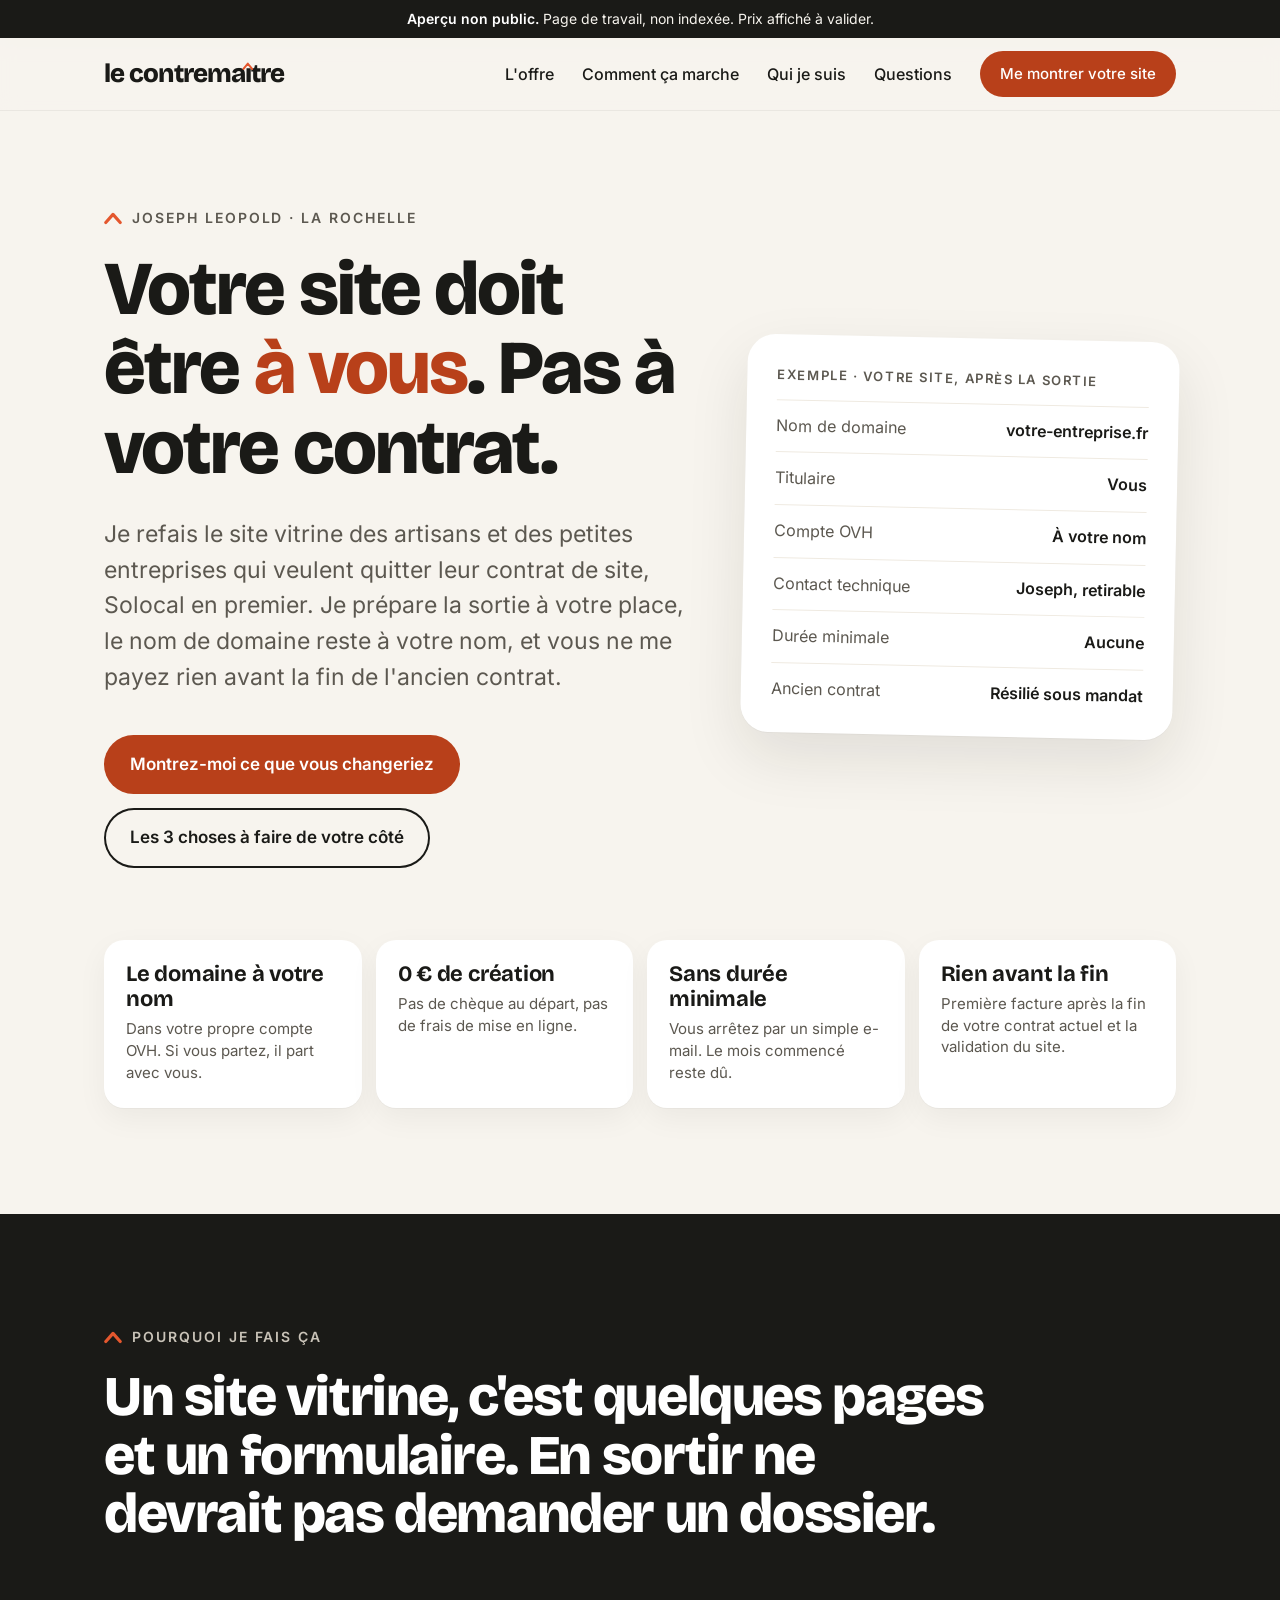
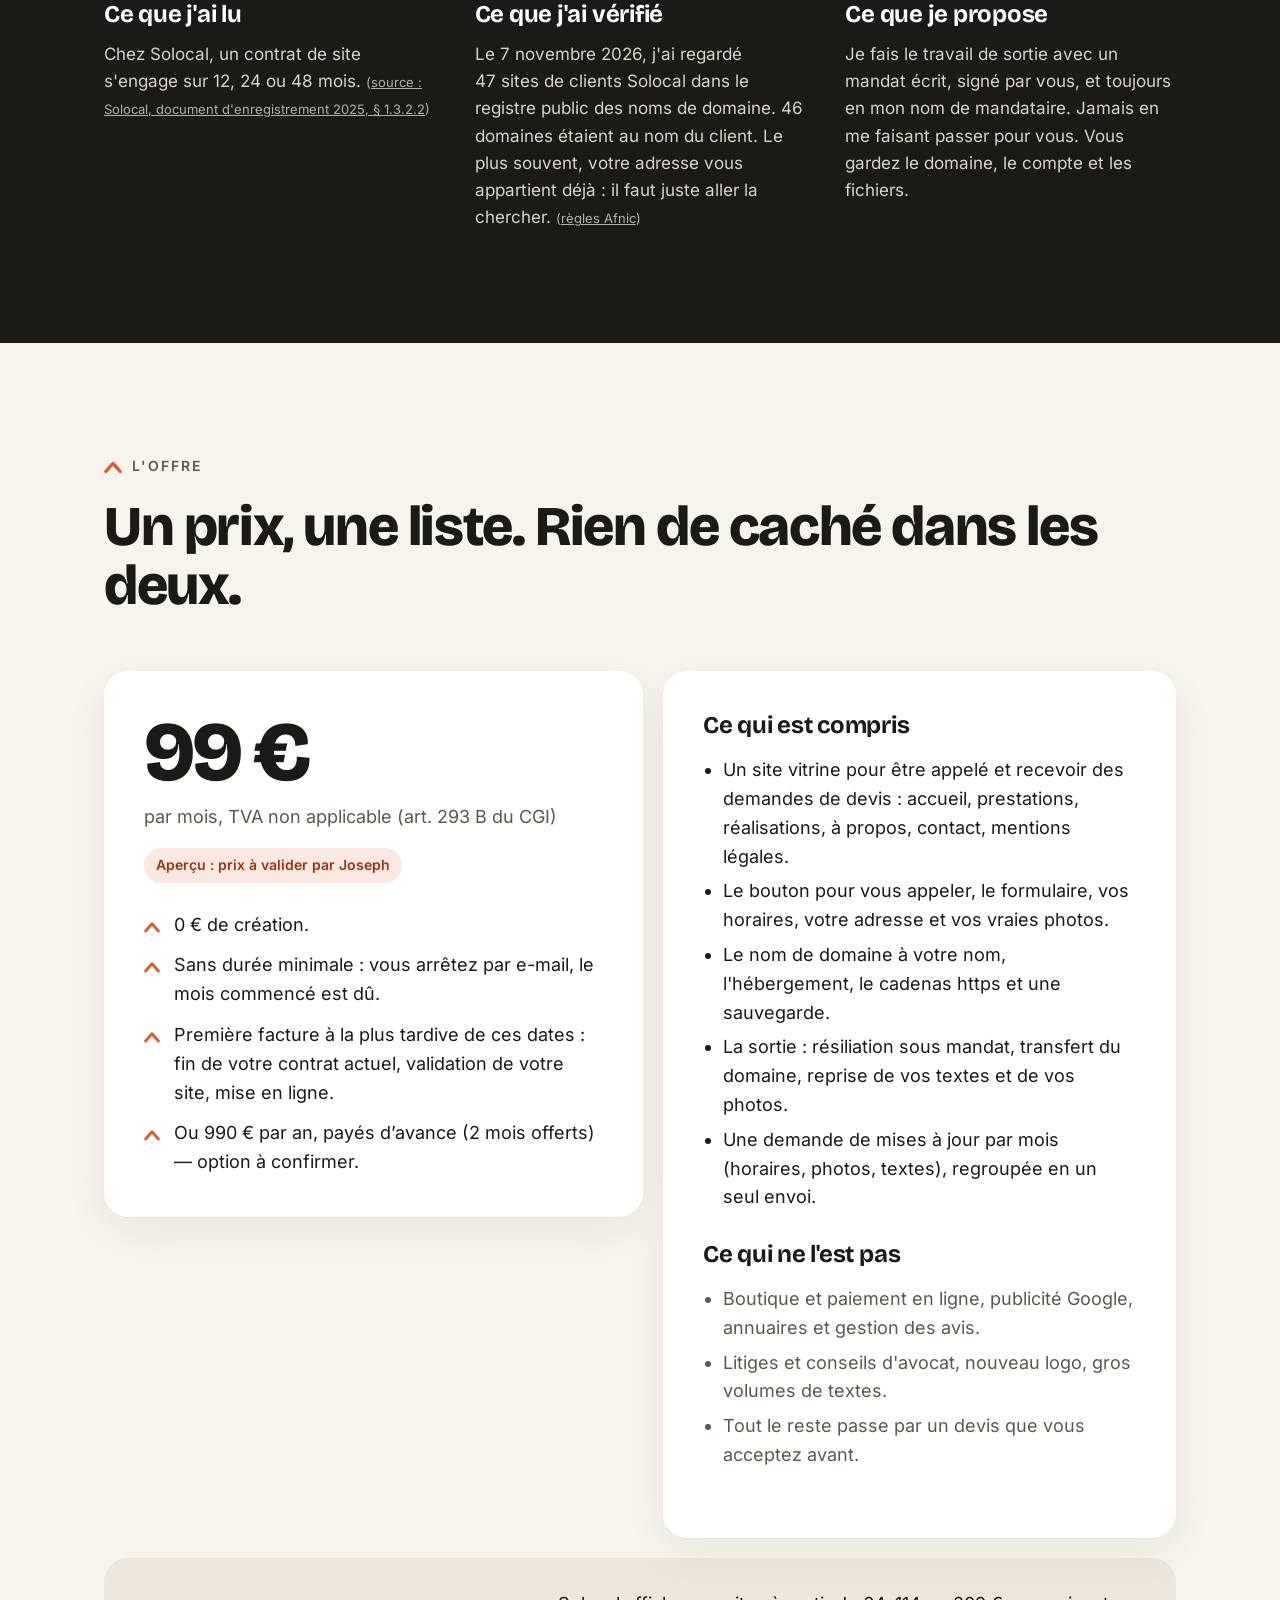
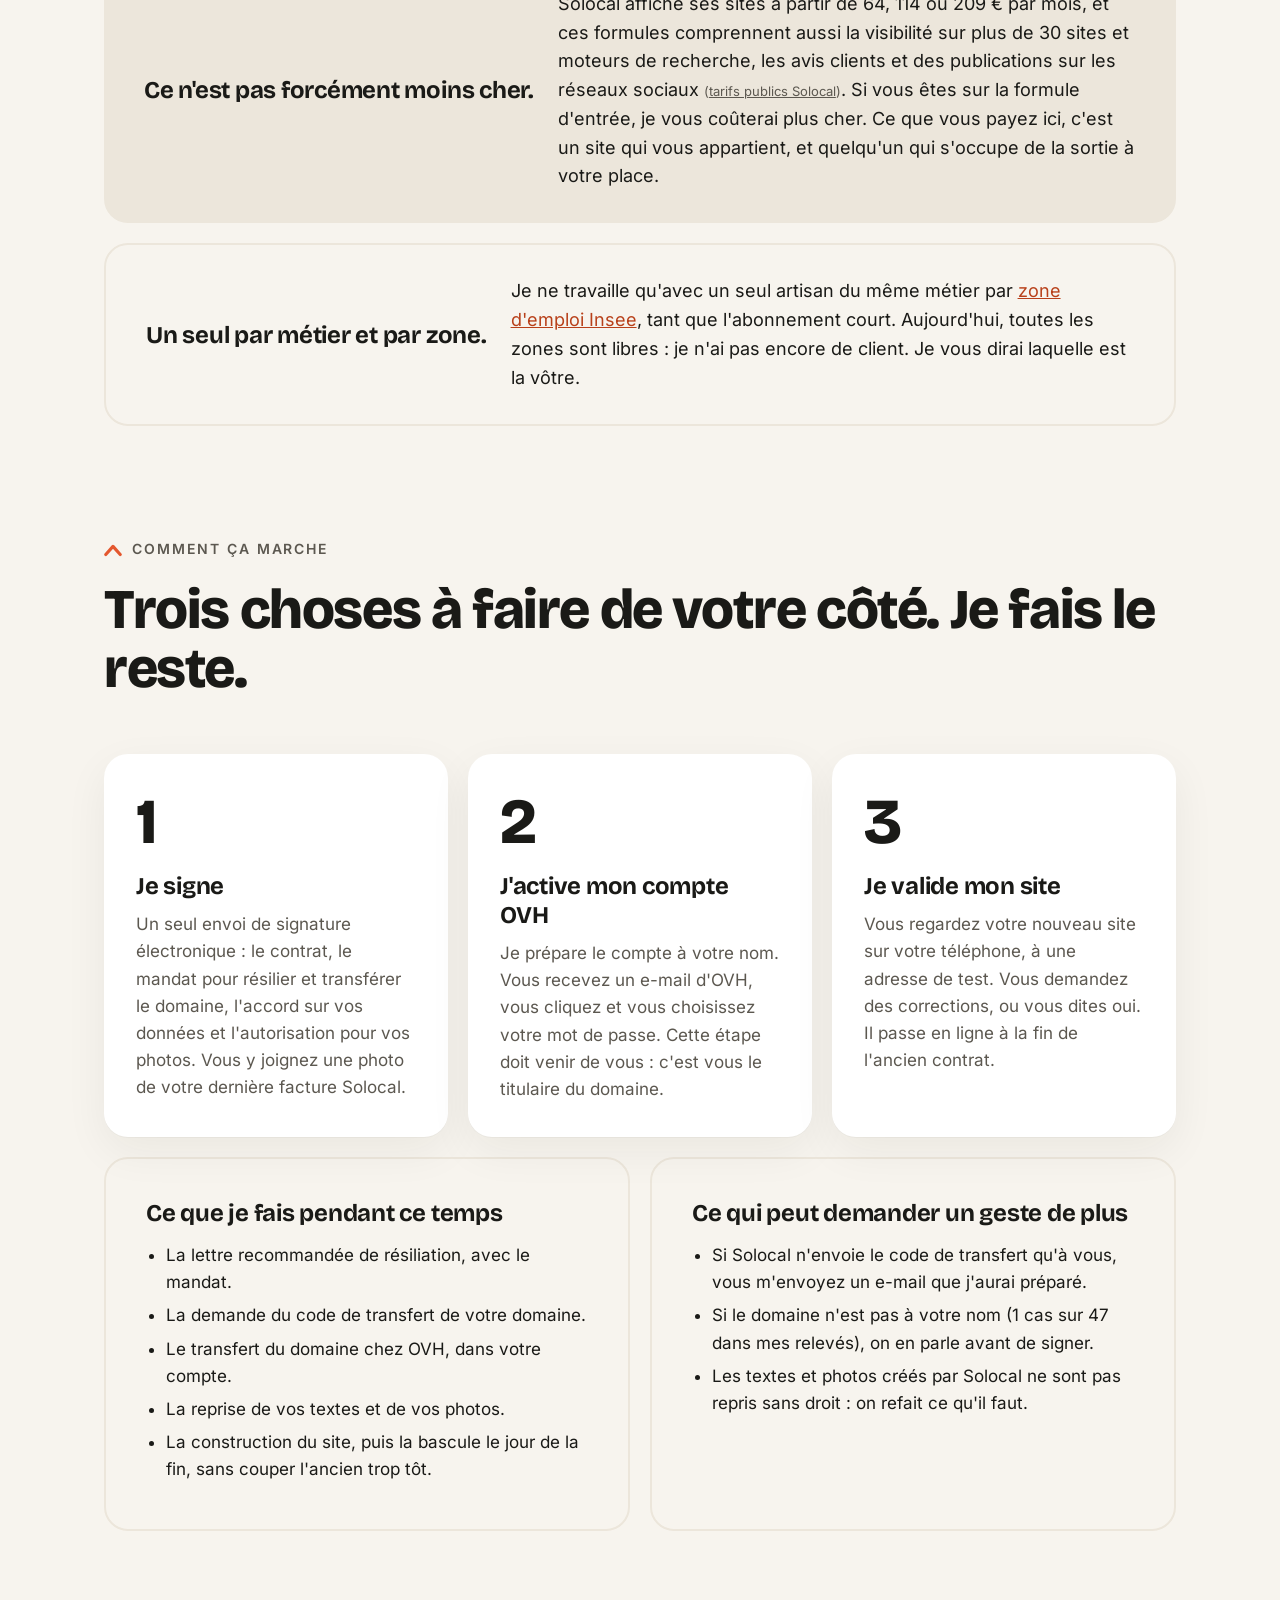
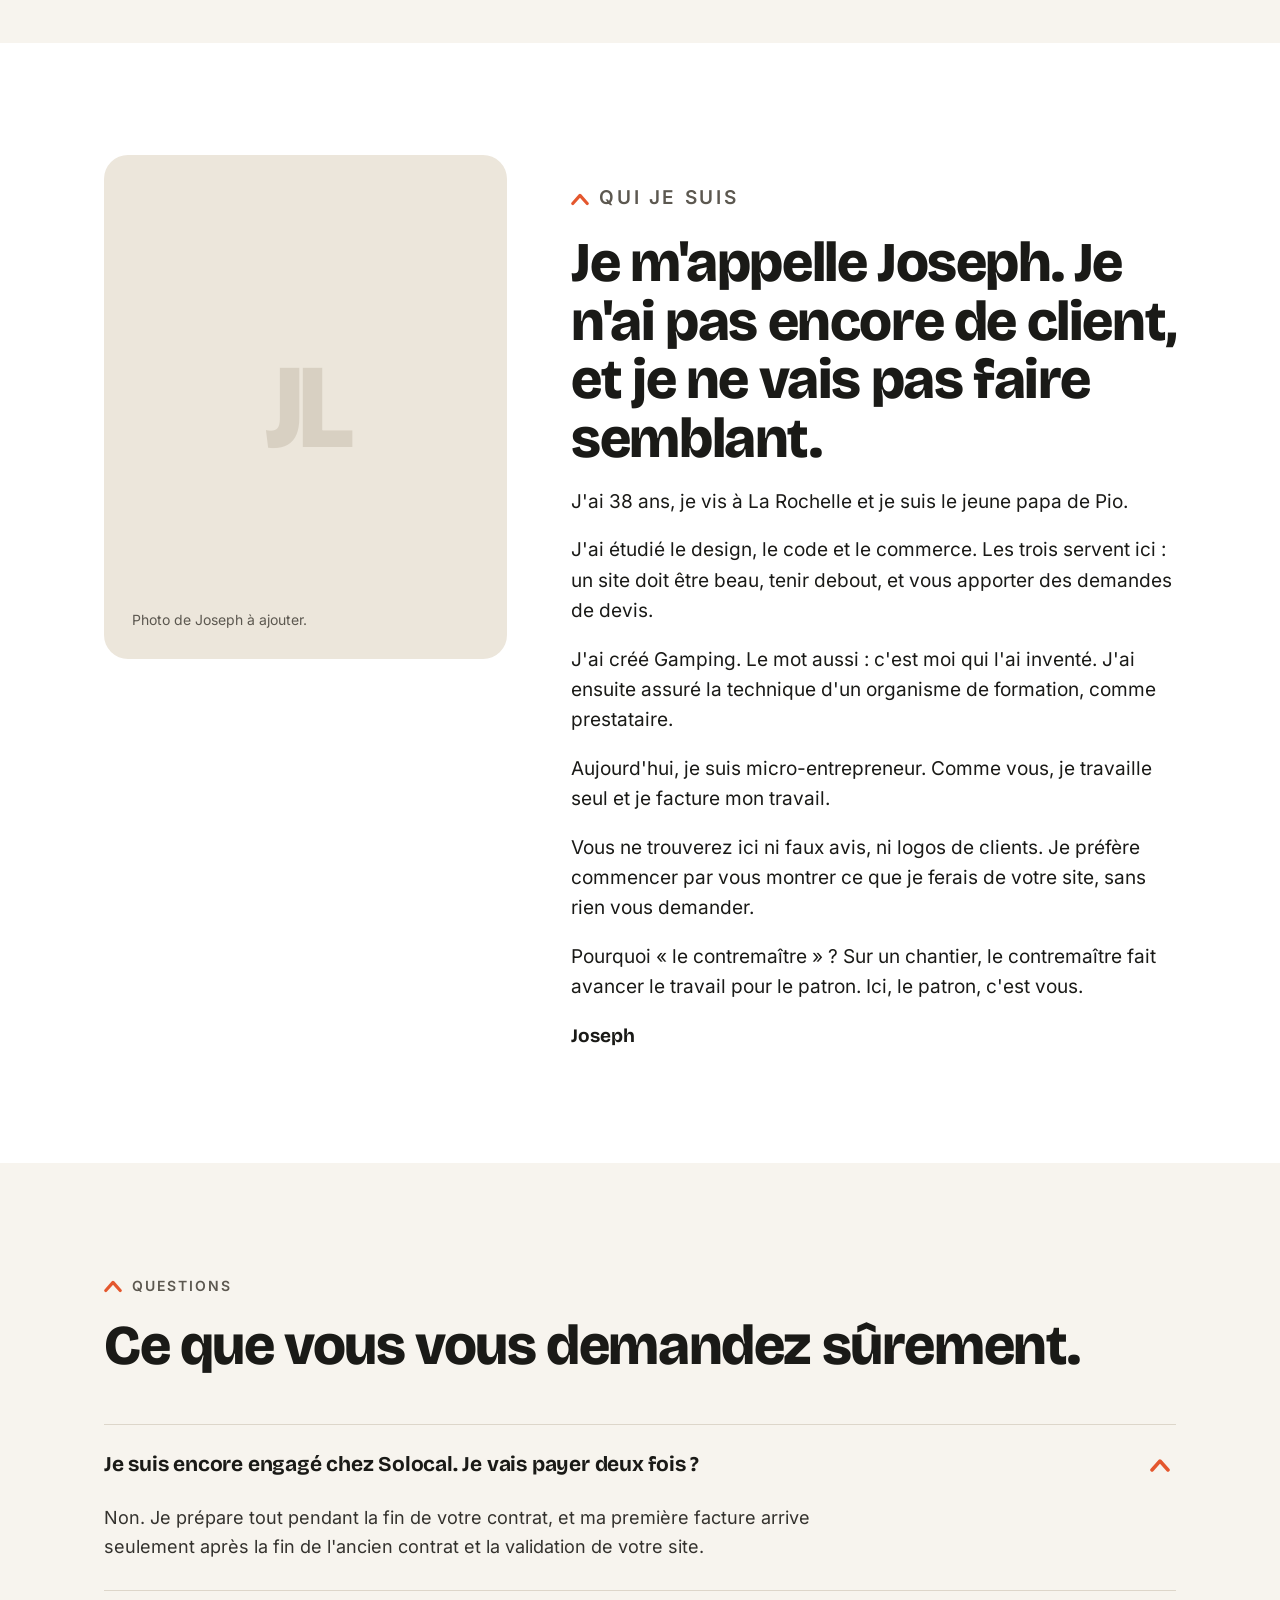
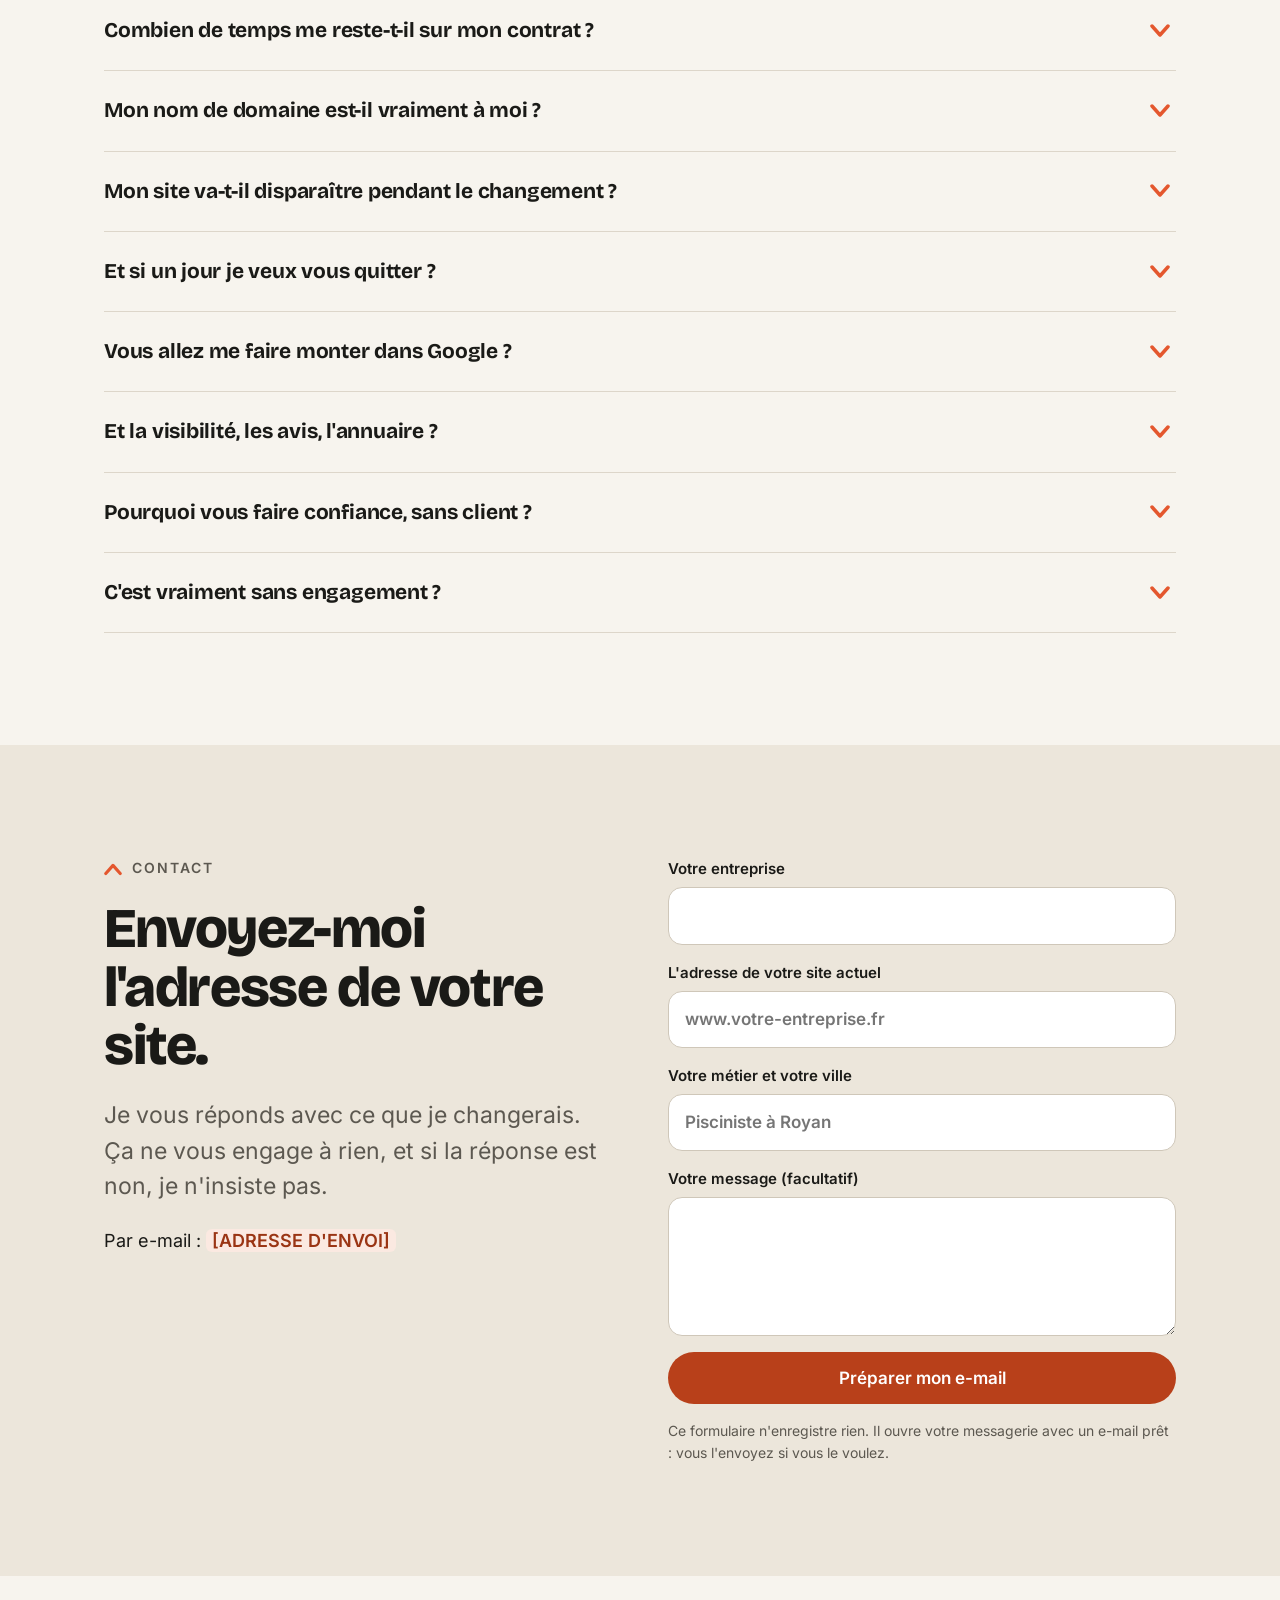
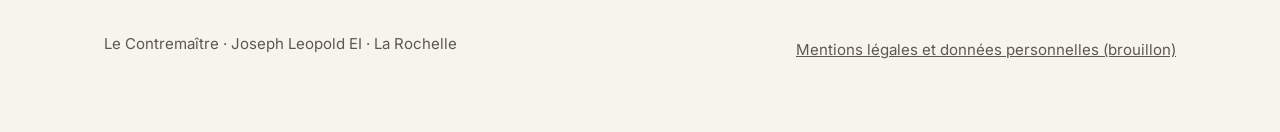
==== index.html @ 60250f15 "Le Contremaître : aperçu une page (local, non publié)" ====
<!DOCTYPE html>
<html lang="fr">
<head>
<meta charset="utf-8">
<meta name="viewport" content="width=device-width, initial-scale=1">
<meta name="robots" content="noindex, nofollow, noarchive">
<title>Le Contremaître — votre site d'artisan, à votre nom</title>
<meta name="description" content="Joseph Leopold, La Rochelle. Je refais le site vitrine des artisans qui veulent quitter leur contrat de site, et je prends en charge la sortie. Aperçu non public.">
<link rel="icon" href="assets/favicon.svg" type="image/svg+xml">
<link rel="preload" href="fonts/BricolageGrotesque-latin.woff2" as="font" type="font/woff2" crossorigin>
<link rel="stylesheet" href="assets/fonts.css">
<link rel="stylesheet" href="assets/style.css">
<script src="assets/config.js"></script>
</head>
<body>
<a class="skip" href="#contenu">Aller au contenu</a>
<div class="apercu" role="note"><strong>Aperçu non public.</strong> Page de travail, non indexée. Prix affiché à valider.</div>

<header class="site">
  <div class="wrap">
    <a class="logo" href="#top" aria-label="Le Contremaître, retour en haut">le contrema<span class="i">ı</span>tre</a>
    <button class="menu-toggle" type="button" aria-expanded="false" aria-controls="nav">Menu</button>
    <nav class="primary" id="nav" aria-label="Sections">
      <a href="#offre">L'offre</a>
      <a href="#comment">Comment ça marche</a>
      <a href="#joseph">Qui je suis</a>
      <a href="#questions">Questions</a>
      <a class="btn" href="#contact">Me montrer votre site</a>
    </nav>
  </div>
</header>

<main id="contenu">

<!-- ACCUEIL -->
<section class="hero" id="top">
  <div class="wrap">
   <div class="hero-grid">
   <div>
    <p class="eyebrow">Joseph Leopold · La Rochelle</p>
    <h1>Votre site doit être <em>à vous</em>. Pas à votre contrat.</h1>
    <p class="lead">Je refais le site vitrine des artisans et des petites entreprises qui veulent quitter leur contrat de site, Solocal en premier. Je prépare la sortie à votre place, le nom de domaine reste à votre nom, et vous ne me payez rien avant la fin de l'ancien contrat.</p>
    <div class="ctas">
      <a class="btn" href="#contact">Montrez-moi ce que vous changeriez</a>
      <a class="btn ghost" href="#comment">Les 3 choses à faire de votre côté</a>
    </div>
   </div>
   <figure class="fiche" aria-label="Exemple de fiche après la sortie">
     <figcaption>Exemple · votre site, après la sortie</figcaption>
     <dl>
       <div><dt>Nom de domaine</dt><dd>votre-entreprise.fr</dd></div>
       <div><dt>Titulaire</dt><dd>Vous</dd></div>
       <div><dt>Compte OVH</dt><dd>À votre nom</dd></div>
       <div><dt>Contact technique</dt><dd>Joseph, retirable</dd></div>
       <div><dt>Durée minimale</dt><dd>Aucune</dd></div>
       <div><dt>Ancien contrat</dt><dd>Résilié sous mandat</dd></div>
     </dl>
   </figure>
   </div>
    <ul class="facts">
      <li><b>Le domaine à votre nom</b><span class="d">Dans votre propre compte OVH. Si vous partez, il part avec vous.</span></li>
      <li><b><span data-creation>0&nbsp;€</span> de création</b><span class="d">Pas de chèque au départ, pas de frais de mise en ligne.</span></li>
      <li><b>Sans durée minimale</b><span class="d">Vous arrêtez par un simple e-mail. Le mois commencé reste dû.</span></li>
      <li><b>Rien avant la fin</b><span class="d">Première facture après la fin de votre contrat actuel et la validation du site.</span></li>
    </ul>
  </div>
</section>

<!-- MISSION -->
<section class="mission" aria-labelledby="mission-titre">
  <div class="wrap">
    <p class="eyebrow">Pourquoi je fais ça</p>
    <h2 id="mission-titre">Un site vitrine, c'est quelques pages et un formulaire. En sortir ne devrait pas demander un dossier.</h2>
    <div class="cols">
      <div>
        <h3>Ce que j'ai lu</h3>
        <p>Chez Solocal, un contrat de site s'engage sur 12, 24 ou 48&nbsp;mois. <span class="src">(<a href="https://www.solocal.com/sites/default/storage/files/2026-05/Solocal_DEU_2025_FR_vdef.pdf" rel="noopener">source : Solocal, document d'enregistrement 2025, § 1.3.2.2</a>)</span></p>
      </div>
      <div>
        <h3>Ce que j'ai vérifié</h3>
        <p>Le 7&nbsp;novembre 2026, j'ai regardé 47&nbsp;sites de clients Solocal dans le registre public des noms de domaine. 46 domaines étaient au nom du client. Le plus souvent, votre adresse vous appartient déjà : il faut juste aller la chercher. <span class="src">(<a href="https://www.afnic.fr/wp-media/uploads/2026/07/afnic-charte-de-nommage-06-07-2026.pdf" rel="noopener">règles Afnic</a>)</span></p>
      </div>
      <div>
        <h3>Ce que je propose</h3>
        <p>Je fais le travail de sortie avec un mandat écrit, signé par vous, et toujours en mon nom de mandataire. Jamais en me faisant passer pour vous. Vous gardez le domaine, le compte et les fichiers.</p>
      </div>
    </div>
  </div>
</section>

<!-- OFFRE -->
<section class="offre" id="offre" aria-labelledby="offre-titre">
  <div class="wrap">
    <p class="eyebrow">L'offre</p>
    <h2 id="offre-titre">Un prix, une liste. Rien de caché dans les deux.</h2>
    <div class="grid">
      <div class="card">
        <div class="prix" data-prix>99&nbsp;€</div>
        <p class="prix-sous" data-prix-tva>par mois, TVA non applicable (art. 293 B du CGI)</p>
        <span class="statut" data-prix-statut>Aperçu : prix à valider par Joseph</span>
        <ul class="conditions">
          <li><span data-creation>0&nbsp;€</span> de création.</li>
          <li>Sans durée minimale : vous arrêtez par e-mail, le mois commencé est dû.</li>
          <li>Première facture à la plus tardive de ces dates : fin de votre contrat actuel, validation de votre site, mise en ligne.</li>
          <li data-annuel>Ou 990&nbsp;€ par an, payés d'avance (2&nbsp;mois offerts) — option à confirmer.</li>
        </ul>
      </div>
      <div class="card inclus">
        <h3>Ce qui est compris</h3>
        <ul>
          <li>Un site vitrine pour être appelé et recevoir des demandes de devis : accueil, prestations, réalisations, à propos, contact, mentions légales.</li>
          <li>Le bouton pour vous appeler, le formulaire, vos horaires, votre adresse et vos vraies photos.</li>
          <li>Le nom de domaine à votre nom, l'hébergement, le cadenas https et une sauvegarde.</li>
          <li>La sortie : résiliation sous mandat, transfert du domaine, reprise de vos textes et de vos photos.</li>
          <li>Une demande de mises à jour par mois (horaires, photos, textes), regroupée en un seul envoi.</li>
        </ul>
        <h3>Ce qui ne l'est pas</h3>
        <ul class="non">
          <li>Boutique et paiement en ligne, publicité Google, annuaires et gestion des avis.</li>
          <li>Litiges et conseils d'avocat, nouveau logo, gros volumes de textes.</li>
          <li>Tout le reste passe par un devis que vous acceptez avant.</li>
        </ul>
      </div>
    </div>

    <div class="zone">
      <b>Ce n'est pas forcément moins cher.</b>
      <p>Solocal affiche ses sites à partir de 64, 114 ou 209&nbsp;€ par mois, et ces formules comprennent aussi la visibilité sur plus de 30 sites et moteurs de recherche, les avis clients et des publications sur les réseaux sociaux <span class="src">(<a href="https://www.solocal.com/solutions-pour-tpme/solution-site-internet/offres-et-tarifs" rel="noopener">tarifs publics Solocal</a>)</span>. Si vous êtes sur la formule d'entrée, je vous coûterai plus cher. Ce que vous payez ici, c'est un site qui vous appartient, et quelqu'un qui s'occupe de la sortie à votre place.</p>
    </div>
    <div class="zone" style="background:transparent;border:2px solid var(--platre)">
      <b>Un seul par métier et par zone.</b>
      <p>Je ne travaille qu'avec un seul artisan du même métier par <a href="https://www.insee.fr/fr/metadonnees/definition/c1361" rel="noopener">zone d'emploi Insee</a>, tant que l'abonnement court. Aujourd'hui, toutes les zones sont libres : je n'ai pas encore de client. Je vous dirai laquelle est la vôtre.</p>
    </div>
  </div>
</section>

<!-- COMMENT ÇA MARCHE -->
<section class="comment" id="comment" aria-labelledby="comment-titre" style="padding-top:0">
  <div class="wrap">
    <p class="eyebrow">Comment ça marche</p>
    <h2 id="comment-titre">Trois choses à faire de votre côté. Je fais le reste.</h2>
    <ol class="etapes">
      <li>
        <h3>Je signe</h3>
        <p>Un seul envoi de signature électronique : le contrat, le mandat pour résilier et transférer le domaine, l'accord sur vos données et l'autorisation pour vos photos. Vous y joignez une photo de votre dernière facture Solocal.</p>
      </li>
      <li>
        <h3>J'active mon compte OVH</h3>
        <p>Je prépare le compte à votre nom. Vous recevez un e-mail d'OVH, vous cliquez et vous choisissez votre mot de passe. Cette étape doit venir de vous : c'est vous le titulaire du domaine.</p>
      </li>
      <li>
        <h3>Je valide mon site</h3>
        <p>Vous regardez votre nouveau site sur votre téléphone, à une adresse de test. Vous demandez des corrections, ou vous dites oui. Il passe en ligne à la fin de l'ancien contrat.</p>
      </li>
    </ol>
    <div class="moi">
      <div class="card">
        <h3>Ce que je fais pendant ce temps</h3>
        <ul>
          <li>La lettre recommandée de résiliation, avec le mandat.</li>
          <li>La demande du code de transfert de votre domaine.</li>
          <li>Le transfert du domaine chez OVH, dans votre compte.</li>
          <li>La reprise de vos textes et de vos photos.</li>
          <li>La construction du site, puis la bascule le jour de la fin, sans couper l'ancien trop tôt.</li>
        </ul>
      </div>
      <div class="card">
        <h3>Ce qui peut demander un geste de plus</h3>
        <ul>
          <li>Si Solocal n'envoie le code de transfert qu'à vous, vous m'envoyez un e-mail que j'aurai préparé.</li>
          <li>Si le domaine n'est pas à votre nom (1 cas sur 47 dans mes relevés), on en parle avant de signer.</li>
          <li>Les textes et photos créés par Solocal ne sont pas repris sans droit : on refait ce qu'il faut.</li>
        </ul>
      </div>
    </div>
  </div>
</section>

<!-- À PROPOS -->
<section class="apropos" id="joseph" aria-labelledby="joseph-titre" style="background:#fff">
  <div class="wrap grid">
    <div class="portrait" role="img" aria-label="Emplacement de la photo de Joseph">
      <span class="init" aria-hidden="true">JL</span>
      <p>Photo de Joseph à ajouter.</p>
    </div>
    <div class="texte">
      <p class="eyebrow">Qui je suis</p>
      <h2 id="joseph-titre">Je m'appelle Joseph. Je n'ai pas encore de client, et je ne vais pas faire semblant.</h2>
      <p>J'ai 38&nbsp;ans, je vis à La Rochelle et je suis le jeune papa de Pio.</p>
      <p>J'ai étudié le design, le code et le commerce. Les trois servent ici : un site doit être beau, tenir debout, et vous apporter des demandes de devis.</p>
      <p>J'ai créé Gamping. Le mot aussi : c'est moi qui l'ai inventé. J'ai ensuite assuré la technique d'un organisme de formation, comme prestataire.</p>
      <p>Aujourd'hui, je suis micro-entrepreneur. Comme vous, je travaille seul et je facture mon travail.</p>
      <p>Vous ne trouverez ici ni faux avis, ni logos de clients. Je préfère commencer par vous montrer ce que je ferais de votre site, sans rien vous demander.</p>
      <p>Pourquoi « le contremaître » ? Sur un chantier, le contremaître fait avancer le travail pour le patron. Ici, le patron, c'est vous.</p>
      <p class="signature">Joseph</p>
    </div>
  </div>
</section>

<!-- FAQ -->
<section class="faq" id="questions" aria-labelledby="faq-titre">
  <div class="wrap">
    <p class="eyebrow">Questions</p>
    <h2 id="faq-titre">Ce que vous vous demandez sûrement.</h2>
    <div class="liste">
      <details open>
        <summary>Je suis encore engagé chez Solocal. Je vais payer deux fois ?</summary>
        <div><p>Non. Je prépare tout pendant la fin de votre contrat, et ma première facture arrive seulement après la fin de l'ancien contrat et la validation de votre site.</p></div>
      </details>
      <details>
        <summary>Combien de temps me reste-t-il sur mon contrat ?</summary>
        <div><p>La durée et le préavis sont écrits dans votre contrat et sur votre bon de commande. Solocal propose des engagements de 12, 24 ou 48&nbsp;mois. Je lis vos documents avec vous, sans deviner une date.</p></div>
      </details>
      <details>
        <summary>Mon nom de domaine est-il vraiment à moi ?</summary>
        <div><p>Très souvent, oui : 46 des 47 sites Solocal que j'ai vérifiés étaient au nom du client. Le code de transfert d'un .fr appartient au titulaire, et à lui seul <span class="src">(<a href="https://www.afnic.fr/wp-media/uploads/2022/10/Guide-des-procedures-Afnic-VF.pdf" rel="noopener">guide Afnic</a>)</span>.</p><p>Je vérifie votre cas dans le registre public avant que vous signiez quoi que ce soit.</p></div>
      </details>
      <details>
        <summary>Mon site va-t-il disparaître pendant le changement ?</summary>
        <div><p>Non. L'ancien site reste en ligne jusqu'à la fin du contrat. Le nouveau est prêt et validé avant. On bascule le jour prévu.</p></div>
      </details>
      <details>
        <summary>Et si un jour je veux vous quitter ?</summary>
        <div><p>Un e-mail suffit. Le domaine et le compte OVH sont déjà à votre nom. Je vous remets les fichiers du site. Il n'y a pas de rachat à payer.</p></div>
      </details>
      <details>
        <summary>Vous allez me faire monter dans Google ?</summary>
        <div><p>Je ne promets ni une première place, ni un nombre d'appels. Google le dit lui-même : personne ne peut garantir la première place <span class="src">(<a href="https://developers.google.com/search/docs/fundamentals/do-i-need-seo?hl=fr" rel="noopener">Google Search Central</a>)</span>. Je fais un site rapide, propre, avec des informations justes et à jour.</p></div>
      </details>
      <details>
        <summary>Et la visibilité, les avis, l'annuaire ?</summary>
        <div><p>Je ne remplace que le site. Ce que les formules Solocal comprennent en plus (visibilité sur plus de 30 sites, avis clients, réseaux sociaux), je ne le fais pas. Regardez avec moi si vous en avez vraiment besoin avant de résilier.</p></div>
      </details>
      <details>
        <summary>Pourquoi vous faire confiance, sans client ?</summary>
        <div><p>Parce que vous voyez le travail avant de vous engager : je vous montre ce que je changerais sur votre site, et rien n'est dû. Ensuite, tout est écrit, signé et à votre nom.</p></div>
      </details>
      <details>
        <summary>C'est vraiment sans engagement ?</summary>
        <div><p>Oui pour la formule mensuelle : pas de durée minimale, le mois commencé est dû. L'option annuelle, si elle est confirmée, n'est jamais obligatoire, et ses conditions de départ seront écrites avant que vous la choisissiez.</p></div>
      </details>
    </div>
  </div>
</section>

<!-- CONTACT -->
<section class="contact" id="contact" aria-labelledby="contact-titre">
  <div class="wrap grid">
    <div>
      <p class="eyebrow">Contact</p>
      <h2 id="contact-titre">Envoyez-moi l'adresse de votre site.</h2>
      <p class="lead" style="margin-top:22px">Je vous réponds avec ce que je changerais. Ça ne vous engage à rien, et si la réponse est non, je n'insiste pas.</p>
      <p style="margin-top:22px">Par e-mail : <span data-email class="todo">[ADRESSE D'ENVOI]</span></p>
    </div>
    <form id="contact-form" novalidate>
      <label>Votre entreprise<input name="entreprise" autocomplete="organization" required></label>
      <label>L'adresse de votre site actuel<input name="site" inputmode="url" placeholder="www.votre-entreprise.fr"></label>
      <label>Votre métier et votre ville<input name="metier" placeholder="Pisciniste à Royan"></label>
      <label>Votre message (facultatif)<textarea name="message" rows="4"></textarea></label>
      <button class="btn" type="submit">Préparer mon e-mail</button>
      <p class="note" id="form-etat" role="status" aria-live="polite"></p>
      <p class="note">Ce formulaire n'enregistre rien. Il ouvre votre messagerie avec un e-mail prêt : vous l'envoyez si vous le voulez.</p>
    </form>
  </div>
</section>
</main>

<footer>
  <div class="wrap">
    <span>Le Contremaître · Joseph Leopold EI · La Rochelle</span>
    <span><a href="mentions.html">Mentions légales et données personnelles (brouillon)</a></span>
  </div>
</footer>
<script src="assets/main.js"></script>
</body>
</html>
---- assets/fonts.css ----
@font-face{font-family: 'Bricolage Grotesque';
  font-style: normal;
  font-weight: 500;
  font-stretch: 100%;
  font-display: swap;
  src: url(../fonts/BricolageGrotesque-latin-ext.woff2) format('woff2');
  unicode-range: U+0100-02BA, U+02BD-02C5, U+02C7-02CC, U+02CE-02D7, U+02DD-02FF, U+0304, U+0308, U+0329, U+1D00-1DBF, U+1E00-1E9F, U+1EF2-1EFF, U+2020, U+20A0-20AB, U+20AD-20C4, U+2113, U+2C60-2C7F, U+A720-A7FF;}
@font-face{font-family: 'Bricolage Grotesque';
  font-style: normal;
  font-weight: 500;
  font-stretch: 100%;
  font-display: swap;
  src: url(../fonts/BricolageGrotesque-latin.woff2) format('woff2');
  unicode-range: U+0000-00FF, U+0131, U+0152-0153, U+02BB-02BC, U+02C6, U+02DA, U+02DC, U+0304, U+0308, U+0329, U+2000-206F, U+20AC, U+2122, U+2191, U+2193, U+2212, U+2215, U+FEFF, U+FFFD;}
@font-face{font-family: 'Bricolage Grotesque';
  font-style: normal;
  font-weight: 700;
  font-stretch: 100%;
  font-display: swap;
  src: url(../fonts/BricolageGrotesque-latin-ext.woff2) format('woff2');
  unicode-range: U+0100-02BA, U+02BD-02C5, U+02C7-02CC, U+02CE-02D7, U+02DD-02FF, U+0304, U+0308, U+0329, U+1D00-1DBF, U+1E00-1E9F, U+1EF2-1EFF, U+2020, U+20A0-20AB, U+20AD-20C4, U+2113, U+2C60-2C7F, U+A720-A7FF;}
@font-face{font-family: 'Bricolage Grotesque';
  font-style: normal;
  font-weight: 700;
  font-stretch: 100%;
  font-display: swap;
  src: url(../fonts/BricolageGrotesque-latin.woff2) format('woff2');
  unicode-range: U+0000-00FF, U+0131, U+0152-0153, U+02BB-02BC, U+02C6, U+02DA, U+02DC, U+0304, U+0308, U+0329, U+2000-206F, U+20AC, U+2122, U+2191, U+2193, U+2212, U+2215, U+FEFF, U+FFFD;}
@font-face{font-family: 'Bricolage Grotesque';
  font-style: normal;
  font-weight: 800;
  font-stretch: 100%;
  font-display: swap;
  src: url(../fonts/BricolageGrotesque-latin-ext.woff2) format('woff2');
  unicode-range: U+0100-02BA, U+02BD-02C5, U+02C7-02CC, U+02CE-02D7, U+02DD-02FF, U+0304, U+0308, U+0329, U+1D00-1DBF, U+1E00-1E9F, U+1EF2-1EFF, U+2020, U+20A0-20AB, U+20AD-20C4, U+2113, U+2C60-2C7F, U+A720-A7FF;}
@font-face{font-family: 'Bricolage Grotesque';
  font-style: normal;
  font-weight: 800;
  font-stretch: 100%;
  font-display: swap;
  src: url(../fonts/BricolageGrotesque-latin.woff2) format('woff2');
  unicode-range: U+0000-00FF, U+0131, U+0152-0153, U+02BB-02BC, U+02C6, U+02DA, U+02DC, U+0304, U+0308, U+0329, U+2000-206F, U+20AC, U+2122, U+2191, U+2193, U+2212, U+2215, U+FEFF, U+FFFD;}
@font-face{font-family: 'Inter';
  font-style: normal;
  font-weight: 400;
  font-display: swap;
  src: url(../fonts/Inter-latin-ext.woff2) format('woff2');
  unicode-range: U+0100-02BA, U+02BD-02C5, U+02C7-02CC, U+02CE-02D7, U+02DD-02FF, U+0304, U+0308, U+0329, U+1D00-1DBF, U+1E00-1E9F, U+1EF2-1EFF, U+2020, U+20A0-20AB, U+20AD-20C4, U+2113, U+2C60-2C7F, U+A720-A7FF;}
@font-face{font-family: 'Inter';
  font-style: normal;
  font-weight: 400;
  font-display: swap;
  src: url(../fonts/Inter-latin.woff2) format('woff2');
  unicode-range: U+0000-00FF, U+0131, U+0152-0153, U+02BB-02BC, U+02C6, U+02DA, U+02DC, U+0304, U+0308, U+0329, U+2000-206F, U+20AC, U+2122, U+2191, U+2193, U+2212, U+2215, U+FEFF, U+FFFD;}
@font-face{font-family: 'Inter';
  font-style: normal;
  font-weight: 500;
  font-display: swap;
  src: url(../fonts/Inter-latin-ext.woff2) format('woff2');
  unicode-range: U+0100-02BA, U+02BD-02C5, U+02C7-02CC, U+02CE-02D7, U+02DD-02FF, U+0304, U+0308, U+0329, U+1D00-1DBF, U+1E00-1E9F, U+1EF2-1EFF, U+2020, U+20A0-20AB, U+20AD-20C4, U+2113, U+2C60-2C7F, U+A720-A7FF;}
@font-face{font-family: 'Inter';
  font-style: normal;
  font-weight: 500;
  font-display: swap;
  src: url(../fonts/Inter-latin.woff2) format('woff2');
  unicode-range: U+0000-00FF, U+0131, U+0152-0153, U+02BB-02BC, U+02C6, U+02DA, U+02DC, U+0304, U+0308, U+0329, U+2000-206F, U+20AC, U+2122, U+2191, U+2193, U+2212, U+2215, U+FEFF, U+FFFD;}
@font-face{font-family: 'Inter';
  font-style: normal;
  font-weight: 600;
  font-display: swap;
  src: url(../fonts/Inter-latin-ext.woff2) format('woff2');
  unicode-range: U+0100-02BA, U+02BD-02C5, U+02C7-02CC, U+02CE-02D7, U+02DD-02FF, U+0304, U+0308, U+0329, U+1D00-1DBF, U+1E00-1E9F, U+1EF2-1EFF, U+2020, U+20A0-20AB, U+20AD-20C4, U+2113, U+2C60-2C7F, U+A720-A7FF;}
@font-face{font-family: 'Inter';
  font-style: normal;
  font-weight: 600;
  font-display: swap;
  src: url(../fonts/Inter-latin.woff2) format('woff2');
  unicode-range: U+0000-00FF, U+0131, U+0152-0153, U+02BB-02BC, U+02C6, U+02DA, U+02DC, U+0304, U+0308, U+0329, U+2000-206F, U+20AC, U+2122, U+2191, U+2193, U+2212, U+2215, U+FEFF, U+FFFD;}
---- assets/style.css ----
:root{
  --craie:#F7F4EE;--encre:#1A1A17;--chantier:#E4572E;--brique:#B8401A;--brique-fonce:#9A3514;
  --platre:#ECE6DB;--ardoise:#5C5850;--blanc:#fff;
  --r:24px;--max:1120px;
  --toit:url("data:image/svg+xml,%3Csvg xmlns='http://www.w3.org/2000/svg' viewBox='0 0 40 40'%3E%3Cpath d='M4 30 L20 12 L36 30' fill='none' stroke='%23E4572E' stroke-width='7' stroke-linecap='round' stroke-linejoin='round'/%3E%3C/svg%3E");
}
*{box-sizing:border-box}
html{scroll-behavior:smooth;scroll-padding-top:84px}
body{margin:0;background:var(--craie);color:var(--encre);font:400 18px/1.6 Inter,system-ui,sans-serif;-webkit-font-smoothing:antialiased}
img,svg{max-width:100%;display:block}
a{color:var(--brique)}
a:hover{color:var(--brique-fonce)}
:focus-visible{outline:3px solid var(--brique);outline-offset:3px;border-radius:6px}
h1,h2,h3{font-family:'Bricolage Grotesque',Inter,sans-serif;letter-spacing:-.025em;line-height:1.05;margin:0}
h1{font-weight:800;font-size:clamp(42px,7.4vw,88px)}
h2{font-weight:800;font-size:clamp(34px,5vw,56px)}
h3{font-weight:700;font-size:24px;letter-spacing:-.01em;line-height:1.2}
p{margin:0}
.wrap{max-width:var(--max);margin:0 auto;padding:0 24px}
.skip{position:absolute;left:-999px;top:8px;background:var(--encre);color:#fff;padding:10px 16px;border-radius:999px;z-index:20}
.skip:focus{left:8px}

/* Bandeau aperçu */
.apercu{background:var(--encre);color:var(--craie);font-size:14px;line-height:1.45;text-align:center;padding:9px 16px}
.apercu strong{color:#fff}

/* En-tête */
header.site{position:sticky;top:0;z-index:10;background:rgba(247,244,238,.92);backdrop-filter:saturate(1.2) blur(10px);border-bottom:1px solid rgba(26,26,23,.06)}
header .wrap{display:flex;align-items:center;justify-content:space-between;height:72px}
.logo{padding:10px 0;font-family:'Bricolage Grotesque';font-weight:800;font-size:26px;letter-spacing:-.035em;color:var(--encre);text-decoration:none;white-space:nowrap;line-height:1}
.logo:hover{color:var(--encre)}
.i{position:relative;display:inline-block}
.i::before{content:"";position:absolute;left:50%;top:-.04em;width:.44em;height:.44em;transform:translateX(-50%);background:no-repeat center/100% var(--toit)}
nav.primary{display:flex;gap:28px;align-items:center}
nav.primary a{color:var(--encre);text-decoration:none;font-weight:500;font-size:16px}
nav.primary a:hover{color:var(--brique)}
.menu-toggle{display:none}

/* Boutons */
.btn{display:inline-flex;align-items:center;justify-content:center;gap:10px;background:var(--brique);color:#fff!important;text-decoration:none;font-weight:600;font-size:17px;padding:16px 26px;border-radius:999px;border:0;cursor:pointer;font-family:inherit;transition:background .15s,transform .15s}
.btn:hover{background:var(--brique-fonce);transform:translateY(-1px)}
.btn.ghost{background:transparent;color:var(--encre)!important;box-shadow:inset 0 0 0 2px var(--encre)}
.btn.ghost:hover{background:var(--encre);color:#fff!important}
nav.primary .btn{padding:11px 20px;font-size:15px}

/* Sections */
section{padding:112px 0}
.eyebrow{font-size:14px;font-weight:600;letter-spacing:.14em;text-transform:uppercase;color:var(--ardoise);margin-bottom:20px;display:flex;align-items:center;gap:10px}
.eyebrow::before{content:"";width:18px;height:18px;background:no-repeat center/100% var(--toit)}
.lead{font-size:clamp(19px,2.1vw,23px);line-height:1.55;color:var(--ardoise);max-width:720px}
.src{font-size:13px;color:var(--ardoise)}
.src a{color:var(--ardoise)}

/* Accueil */
.hero{padding:96px 0 88px}
.hero h1{max-width:900px;font-size:clamp(42px,6.4vw,76px)}
.hero-grid{display:grid;grid-template-columns:1.35fr 1fr;gap:56px;align-items:center}
.fiche{margin:0;background:#fff;border-radius:28px;padding:30px 30px 18px;box-shadow:0 1px 0 rgba(0,0,0,.03),0 24px 60px rgba(26,26,23,.10);transform:rotate(1.2deg)}
.fiche figcaption{font-size:13px;font-weight:600;letter-spacing:.12em;text-transform:uppercase;color:var(--ardoise);margin-bottom:14px}
.fiche dl{margin:0}
.fiche dl div{display:flex;justify-content:space-between;gap:16px;padding:13px 0;border-top:1px solid #EFEAE1;font-size:16px}
.fiche dt{color:var(--ardoise);white-space:nowrap}
.fiche dd{margin:0;font-weight:600;text-align:right;display:flex;align-items:center;gap:8px}

.hero h1 em{font-style:normal;color:var(--brique)}
.hero .lead{margin-top:28px}
.hero .ctas{margin-top:40px;display:flex;flex-wrap:wrap;gap:14px}
.facts{margin-top:72px;display:grid;grid-template-columns:repeat(4,1fr);gap:14px;list-style:none;padding:0}
.facts li{background:var(--blanc);border-radius:20px;padding:22px 22px 24px;box-shadow:0 1px 0 rgba(0,0,0,.03),0 10px 30px rgba(26,26,23,.05)}
.facts b{display:block;font-family:'Bricolage Grotesque';font-size:22px;font-weight:700;letter-spacing:-.01em;line-height:1.15;margin-bottom:6px}
.facts .d{font-size:15px;color:var(--ardoise);line-height:1.45;display:block}

/* Mission */
.mission{background:var(--encre);color:var(--craie)}
.mission .eyebrow{color:#C9C3B8}
.mission h2{color:#fff;max-width:880px}
.mission .cols{margin-top:56px;display:grid;grid-template-columns:repeat(3,minmax(0,1fr));gap:40px}
.mission .cols p{color:#D9D3C8;font-size:17px}
.mission .cols h3{color:#fff;margin-bottom:12px}
.mission .src,.mission .src a{color:#B5AFA4}

/* Offre */
.offre .grid{margin-top:56px;display:grid;grid-template-columns:1.05fr 1fr;gap:20px;align-items:start}
.card{background:var(--blanc);border-radius:var(--r);padding:40px;box-shadow:0 1px 0 rgba(0,0,0,.03),0 14px 44px rgba(26,26,23,.06)}
.prix{font-family:'Bricolage Grotesque';font-weight:800;font-size:clamp(56px,8vw,84px);letter-spacing:-.04em;line-height:1}
.prix-sous{color:var(--ardoise);margin-top:8px}
.statut{display:inline-block;margin-top:16px;font-size:14px;font-weight:600;background:#FBE9E1;color:var(--brique-fonce);padding:6px 12px;border-radius:999px}
.conditions{list-style:none;padding:0;margin:28px 0 0;display:grid;gap:12px}
.conditions li{padding-left:30px;position:relative}
.conditions li::before{content:"";position:absolute;left:0;top:.45em;width:16px;height:16px;background:no-repeat center/100% var(--toit)}
.inclus h3{margin-bottom:16px}
.inclus ul{margin:0 0 28px;padding-left:20px}
.inclus li{margin:6px 0}
.inclus .non{color:var(--ardoise)}
.zone{margin-top:20px;background:var(--platre);border-radius:var(--r);padding:32px 40px;display:grid;grid-template-columns:auto 1fr;gap:24px;align-items:center}
.zone b{font-family:'Bricolage Grotesque';font-size:24px;letter-spacing:-.01em}

/* 3 actions */
.etapes{margin-top:56px;display:grid;grid-template-columns:repeat(3,1fr);gap:20px;list-style:none;padding:0;counter-reset:e}
.etapes li{background:var(--blanc);border-radius:var(--r);padding:36px 32px 34px;box-shadow:0 1px 0 rgba(0,0,0,.03),0 14px 44px rgba(26,26,23,.06);counter-increment:e;position:relative}
.etapes li::before{content:counter(e);font-family:'Bricolage Grotesque';font-weight:800;font-size:64px;line-height:1;color:var(--encre);display:block;margin-bottom:18px;letter-spacing:-.04em}
.etapes .temps{display:inline-block;margin-top:16px;font-size:14px;font-weight:600;color:var(--ardoise);background:var(--craie);border-radius:999px;padding:5px 12px}
.etapes p{margin-top:10px;color:var(--ardoise);font-size:17px}
.moi{margin-top:20px;display:grid;grid-template-columns:1fr 1fr;gap:20px}
.moi .card{box-shadow:none;background:transparent;border:2px solid var(--platre)}
.moi ul{margin:14px 0 0;padding-left:20px}
.moi li{margin:6px 0;font-size:17px}

/* À propos */
.apropos .grid{display:grid;grid-template-columns:.8fr 1.2fr;gap:64px;align-items:start}
.portrait{aspect-ratio:4/5;border-radius:var(--r);background:var(--platre);display:flex;flex-direction:column;justify-content:flex-end;padding:28px;position:relative;overflow:hidden}
.portrait .init{position:absolute;inset:0;display:grid;place-items:center;font-family:'Bricolage Grotesque';font-weight:800;font-size:120px;color:#D8D0C2;letter-spacing:-.05em}
.portrait p{position:relative;font-size:14px;color:var(--ardoise)}
.apropos .texte p{font-size:19px;margin-top:18px}
.apropos .texte p:first-of-type{margin-top:28px}
.signature{margin-top:32px;font-family:'Bricolage Grotesque';font-weight:700;font-size:22px}

/* FAQ */
.faq .liste{margin-top:48px;border-top:1px solid #DDD6CA}
.faq details{border-bottom:1px solid #DDD6CA}
.faq summary{list-style:none;cursor:pointer;padding:26px 48px 26px 0;font-family:'Bricolage Grotesque';font-weight:700;font-size:21px;letter-spacing:-.01em;position:relative;line-height:1.3}
.faq summary::-webkit-details-marker{display:none}
.faq summary::after{content:"";position:absolute;right:6px;top:50%;width:20px;height:20px;margin-top:-10px;background:no-repeat center/100% var(--toit);transform:rotate(180deg);transition:transform .2s}
.faq details[open] summary::after{transform:rotate(0)}
.faq details>div{padding:0 0 28px;max-width:760px;color:#34322E}
.faq details>div p+p{margin-top:12px}

/* Contact */
.contact{background:var(--platre)}
.contact .grid{display:grid;grid-template-columns:1fr 1fr;gap:56px;align-items:start}
form{display:grid;gap:16px}
label{font-weight:600;font-size:15px;display:grid;gap:6px}
input,textarea{font:inherit;font-size:17px;padding:14px 16px;border-radius:14px;border:1.5px solid #CFC7B9;background:#fff;color:var(--encre)}
input:focus,textarea:focus{outline:3px solid var(--brique);outline-offset:1px;border-color:transparent}
.note{font-size:14px;color:var(--ardoise)}

/* Pied */
footer{padding:56px 0 64px;font-size:15px;color:var(--ardoise)}
footer .wrap{display:flex;justify-content:space-between;gap:24px;flex-wrap:wrap}
footer a{color:var(--ardoise);display:inline-block;padding:6px 0}

/* Mobile */
@media (max-width:900px){
  section{padding:80px 0}
  .hero{padding:56px 0 64px}
  .facts{grid-template-columns:1fr 1fr}
  .hero-grid{grid-template-columns:1fr;gap:44px}
  .fiche{transform:none}
  .mission .cols,.etapes,.moi,.offre .grid,.apropos .grid,.contact .grid{grid-template-columns:1fr}
  .apropos .grid{gap:32px}
  .portrait{aspect-ratio:16/10}
  .zone{grid-template-columns:1fr;padding:28px}
  .card{padding:30px 26px}
  .menu-toggle{display:inline-flex;font:600 15px Inter,sans-serif;background:transparent;border:2px solid var(--encre);border-radius:999px;padding:8px 16px;color:var(--encre);cursor:pointer}
  nav.primary{display:none;position:absolute;top:72px;left:0;right:0;background:var(--craie);flex-direction:column;align-items:flex-start;padding:16px 24px 28px;gap:18px;border-bottom:1px solid #DDD6CA}
  nav.primary.open{display:flex}
}
@media (max-width:480px){
  .facts{grid-template-columns:1fr}
  .logo{font-size:23px}
  .hero .ctas .btn{width:100%}
}
@media (prefers-reduced-motion:reduce){html{scroll-behavior:auto}.btn{transition:none}}

.todo{background:#FBE9E1;color:#9A3514;font-weight:600;padding:1px 6px;border-radius:6px}
#form-etat:empty{display:none}
#form-etat{color:#9A3514;font-weight:600}
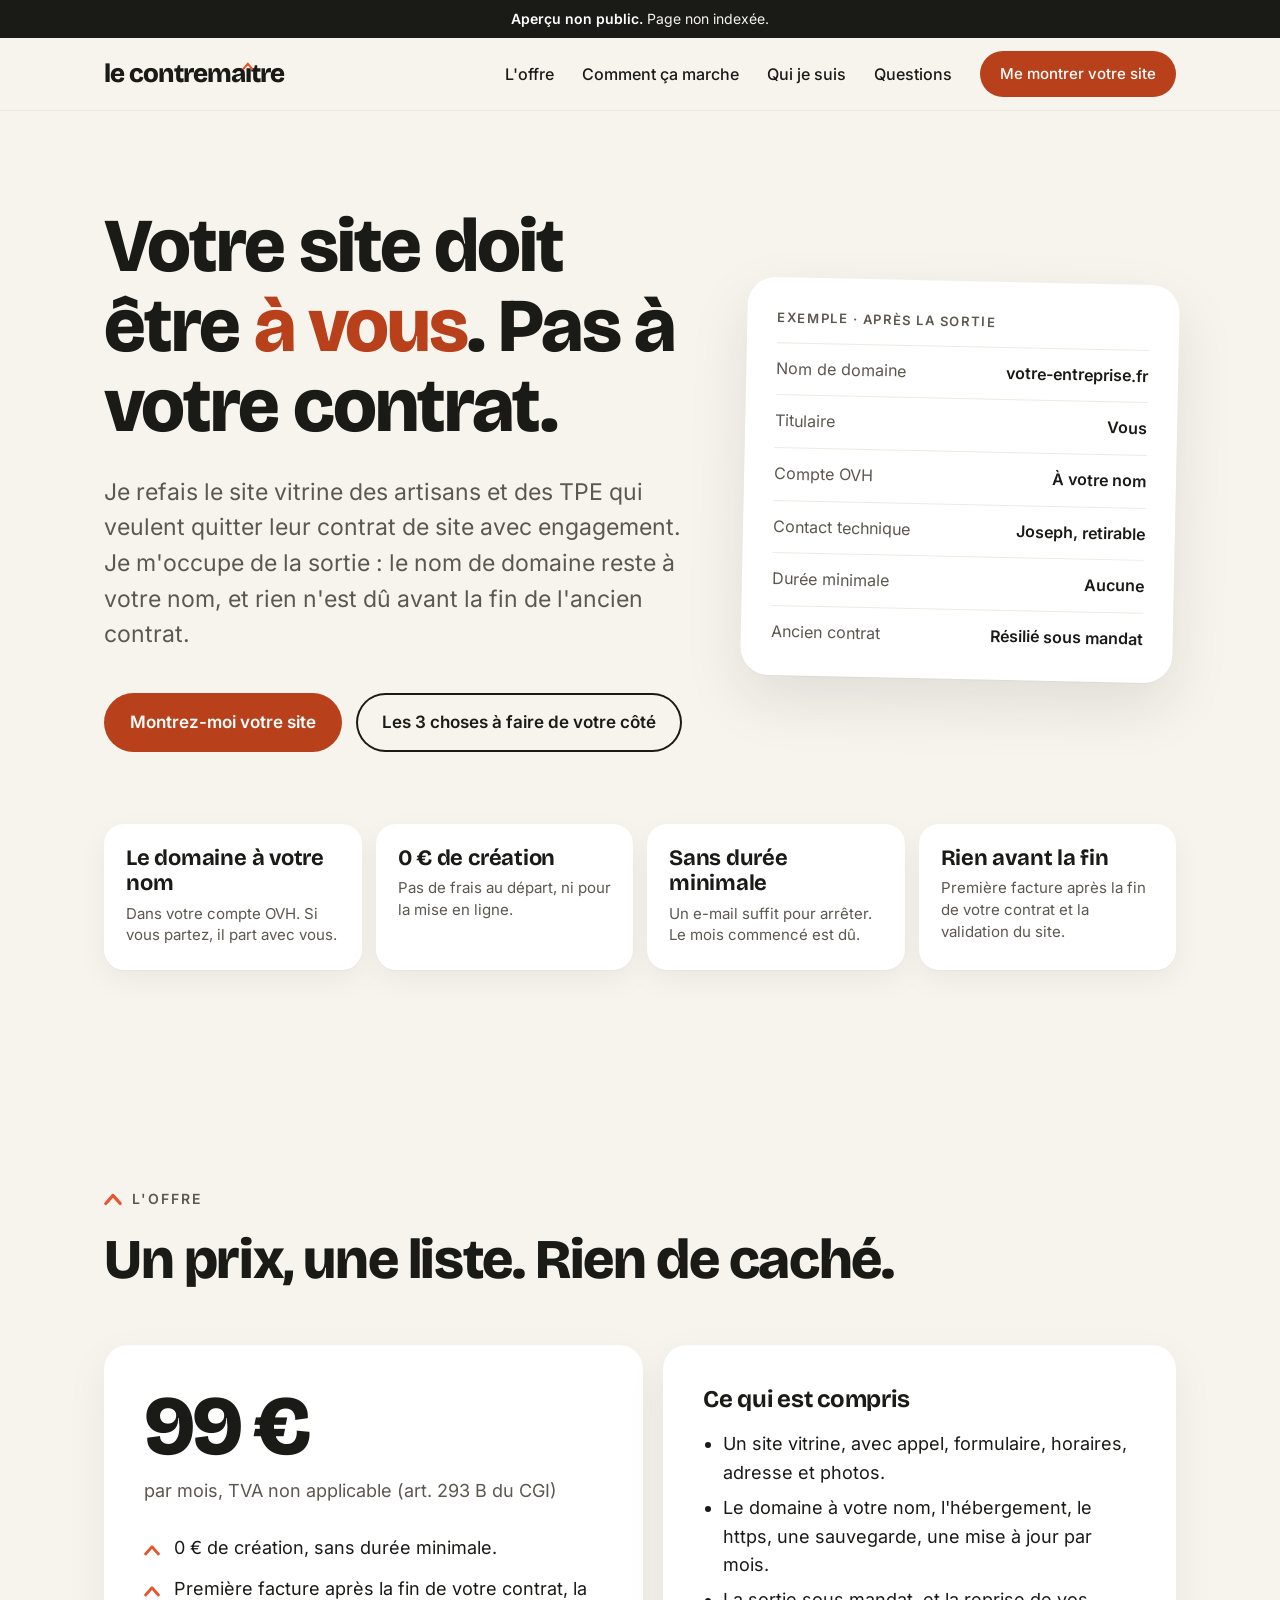
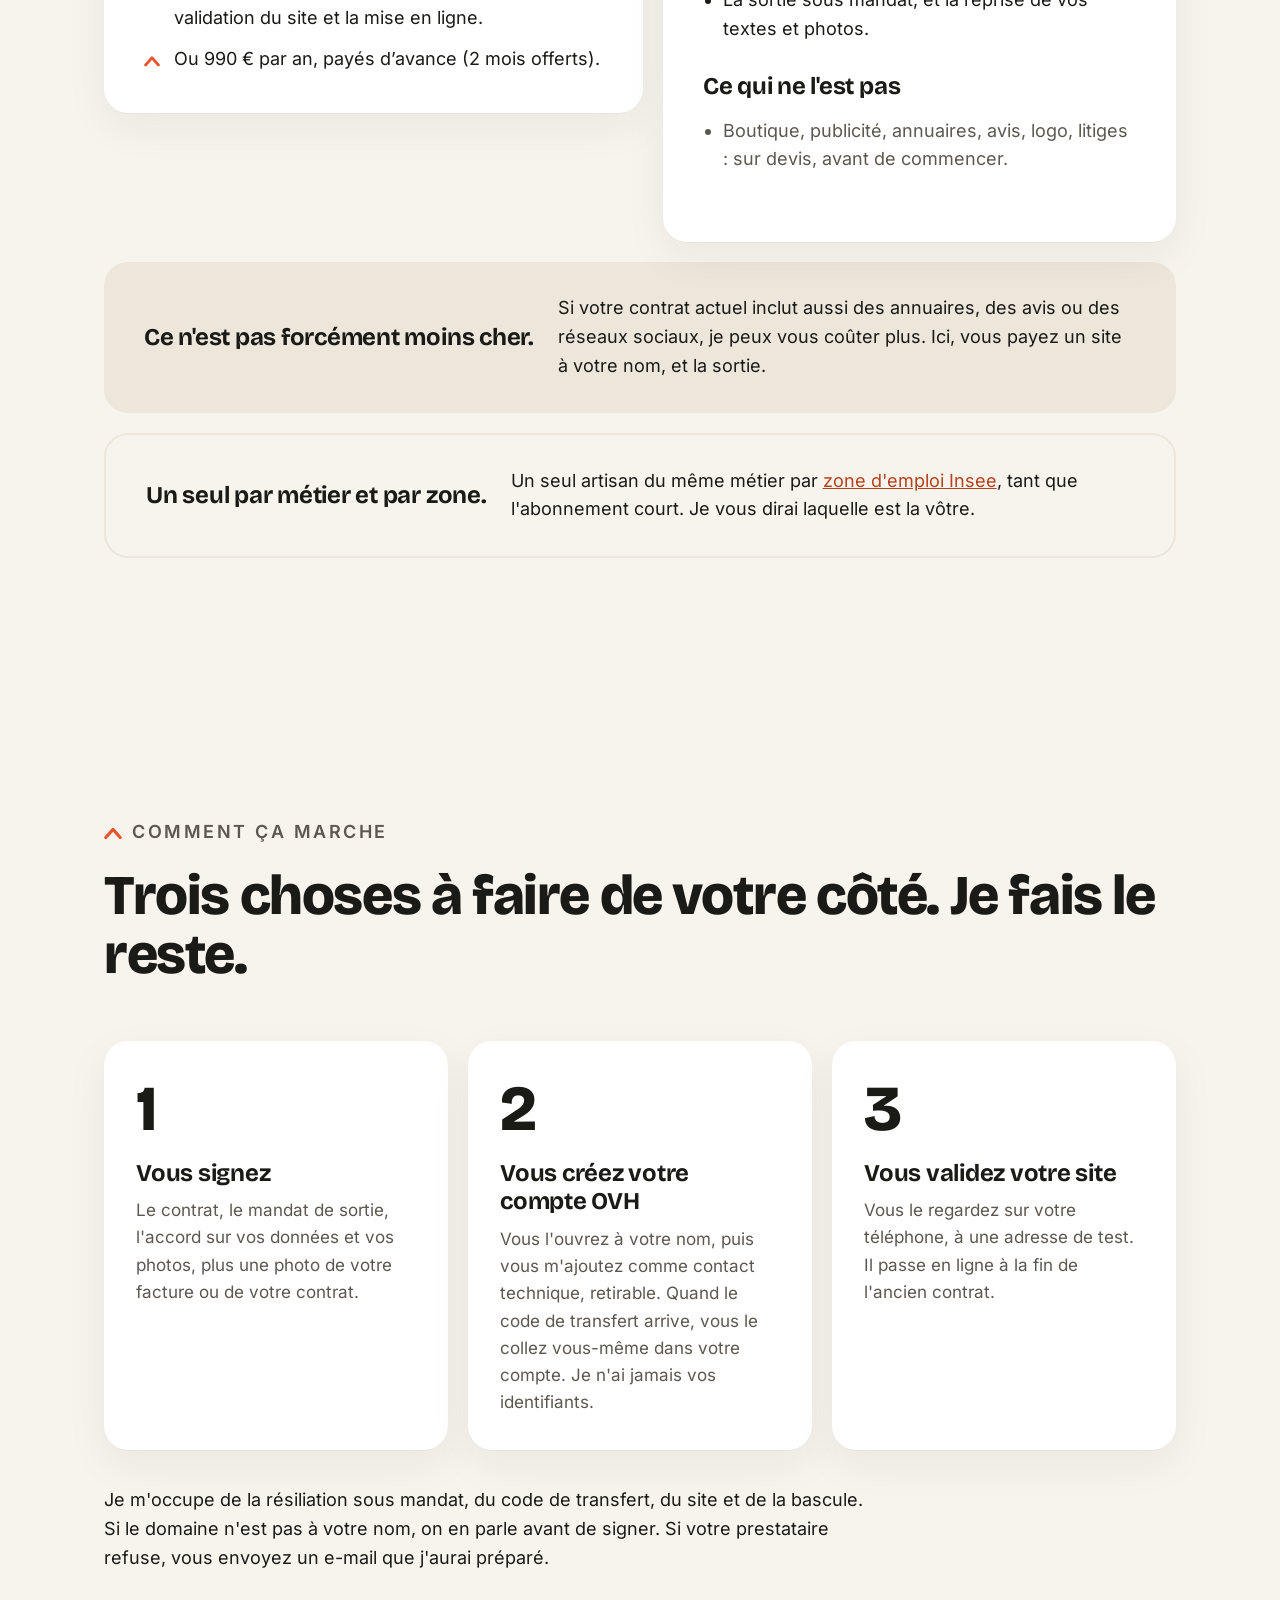
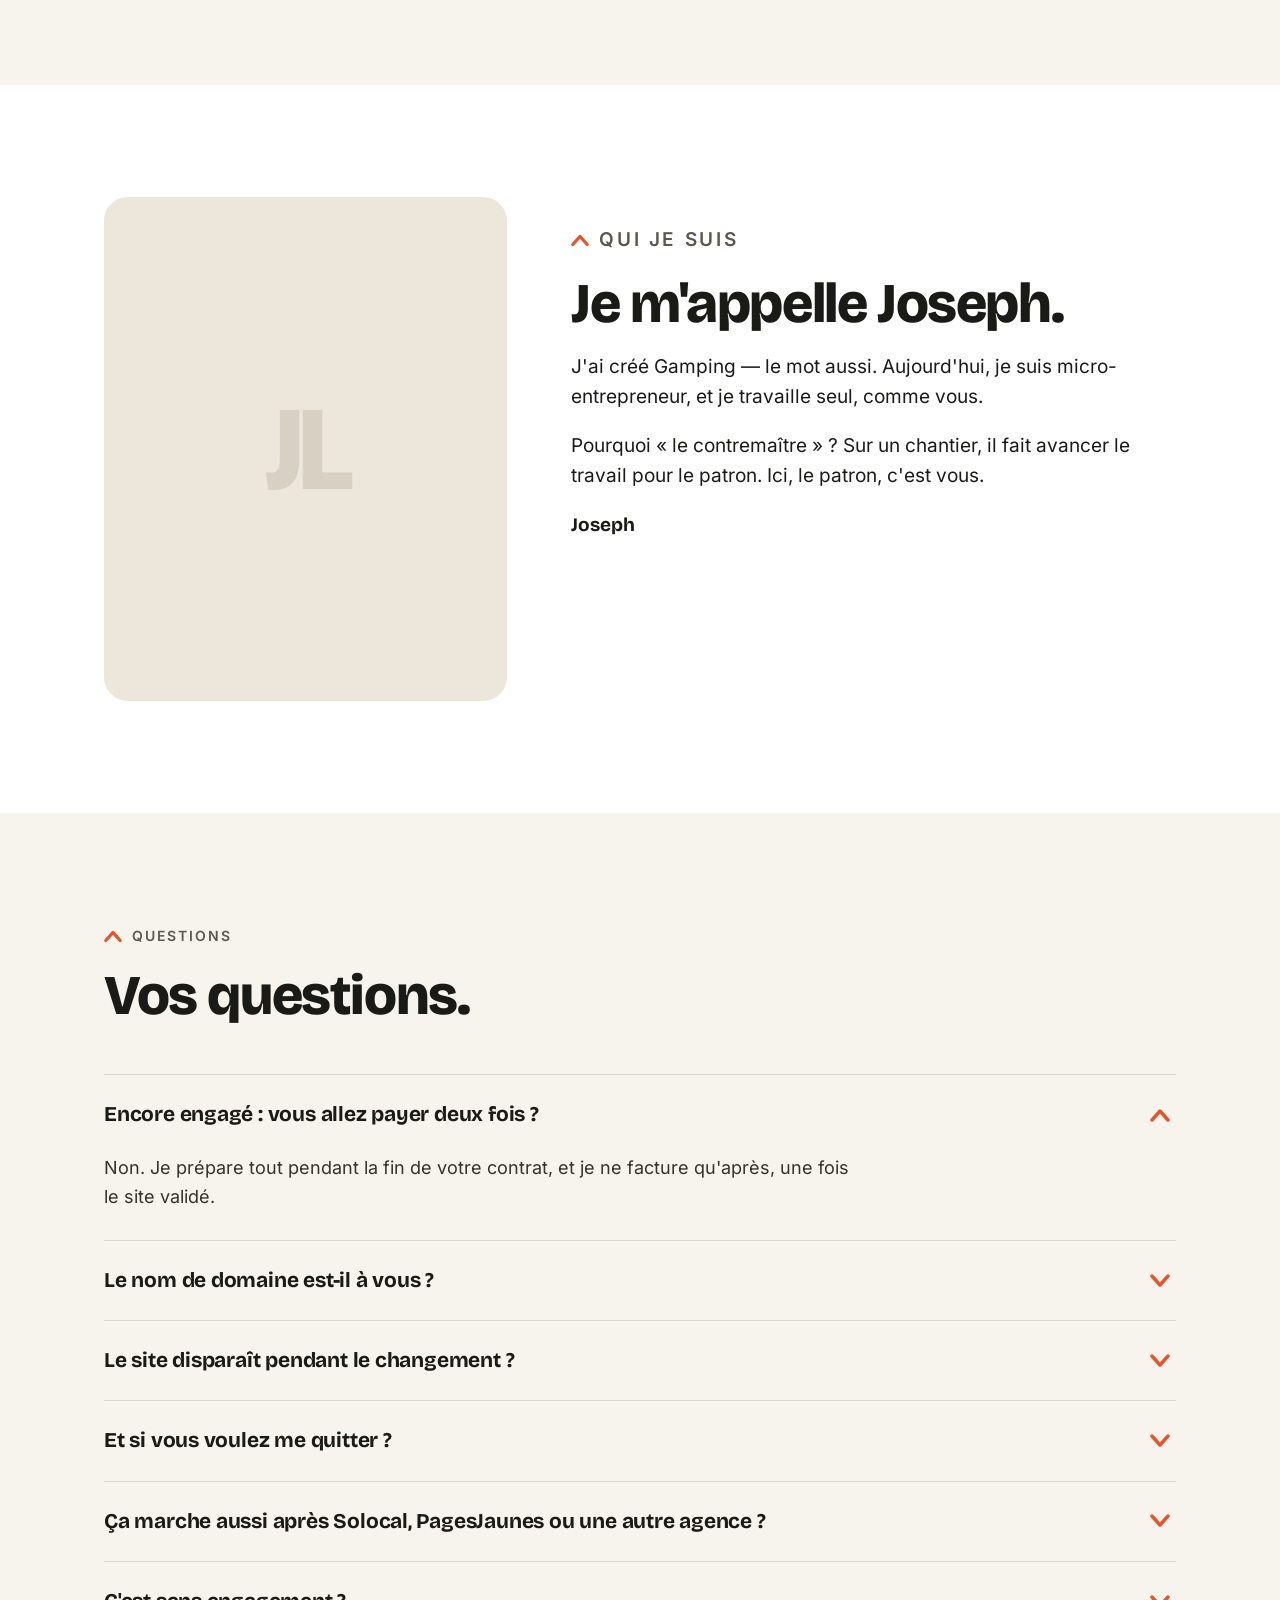
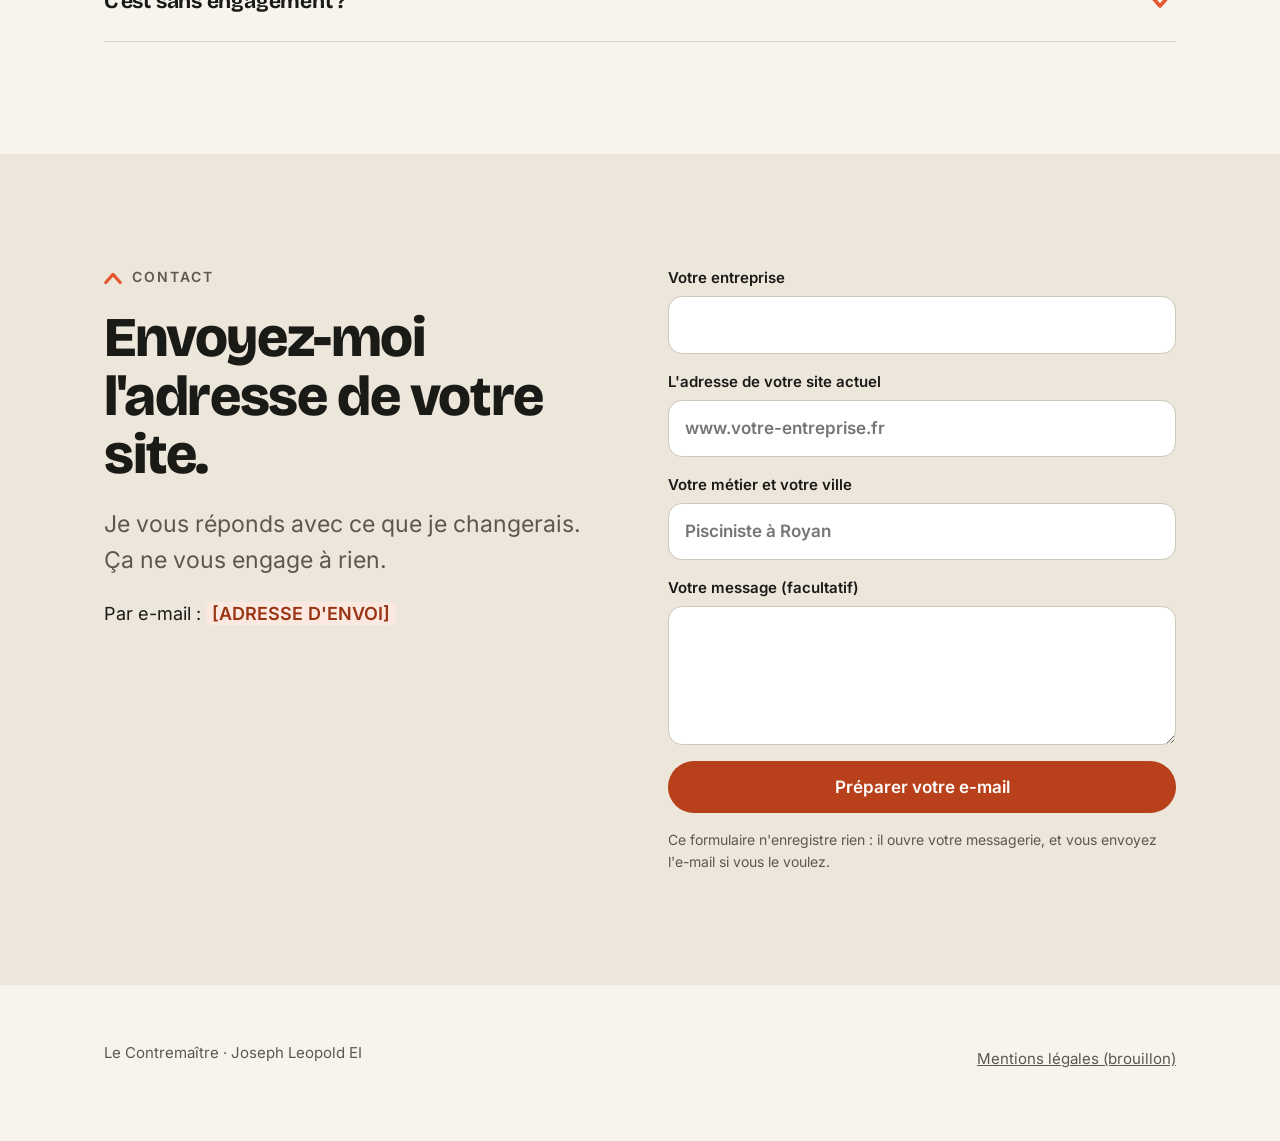
==== commit e829329a: "Aperçu : texte plus court, voix vous/je, site neutre sur Solocal. Notes internes retirées de l'affic" ====
--- a/index.html
+++ b/index.html
@@ -5,7 +5,7 @@
 <meta name="viewport" content="width=device-width, initial-scale=1">
 <meta name="robots" content="noindex, nofollow, noarchive">
 <title>Le Contremaître — votre site d'artisan, à votre nom</title>
-<meta name="description" content="Joseph Leopold, La Rochelle. Je refais le site vitrine des artisans qui veulent quitter leur contrat de site, et je prends en charge la sortie. Aperçu non public.">
+<meta name="description" content="Joseph Leopold. Je refais le site vitrine des artisans et des TPE qui veulent quitter leur contrat de site avec engagement, et je prends en charge la sortie. Aperçu non public.">
 <link rel="icon" href="assets/favicon.svg" type="image/svg+xml">
 <link rel="preload" href="fonts/BricolageGrotesque-latin.woff2" as="font" type="font/woff2" crossorigin>
 <link rel="stylesheet" href="assets/fonts.css">
@@ -14,7 +14,8 @@
 </head>
 <body>
 <a class="skip" href="#contenu">Aller au contenu</a>
-<div class="apercu" role="note"><strong>Aperçu non public.</strong> Page de travail, non indexée. Prix affiché à valider.</div>
+<!-- Note interne : prix à valider par Joseph. Photo de Joseph à ajouter. Adresse d'envoi à choisir. -->
+<div class="apercu" role="note"><strong>Aperçu non public.</strong> Page non indexée.</div>
 
 <header class="site">
   <div class="wrap">
@@ -32,21 +33,19 @@
 
 <main id="contenu">
 
-<!-- ACCUEIL -->
 <section class="hero" id="top">
   <div class="wrap">
    <div class="hero-grid">
    <div>
-    <p class="eyebrow">Joseph Leopold · La Rochelle</p>
     <h1>Votre site doit être <em>à vous</em>. Pas à votre contrat.</h1>
-    <p class="lead">Je refais le site vitrine des artisans et des petites entreprises qui veulent quitter leur contrat de site, Solocal en premier. Je prépare la sortie à votre place, le nom de domaine reste à votre nom, et vous ne me payez rien avant la fin de l'ancien contrat.</p>
+    <p class="lead">Je refais le site vitrine des artisans et des TPE qui veulent quitter leur contrat de site avec engagement. Je m'occupe de la sortie : le nom de domaine reste à votre nom, et rien n'est dû avant la fin de l'ancien contrat.</p>
     <div class="ctas">
-      <a class="btn" href="#contact">Montrez-moi ce que vous changeriez</a>
+      <a class="btn" href="#contact">Montrez-moi votre site</a>
       <a class="btn ghost" href="#comment">Les 3 choses à faire de votre côté</a>
     </div>
    </div>
    <figure class="fiche" aria-label="Exemple de fiche après la sortie">
-     <figcaption>Exemple · votre site, après la sortie</figcaption>
+     <figcaption>Exemple · après la sortie</figcaption>
      <dl>
        <div><dt>Nom de domaine</dt><dd>votre-entreprise.fr</dd></div>
        <div><dt>Titulaire</dt><dd>Vous</dd></div>
@@ -58,198 +57,131 @@
    </figure>
    </div>
     <ul class="facts">
-      <li><b>Le domaine à votre nom</b><span class="d">Dans votre propre compte OVH. Si vous partez, il part avec vous.</span></li>
-      <li><b><span data-creation>0&nbsp;€</span> de création</b><span class="d">Pas de chèque au départ, pas de frais de mise en ligne.</span></li>
-      <li><b>Sans durée minimale</b><span class="d">Vous arrêtez par un simple e-mail. Le mois commencé reste dû.</span></li>
-      <li><b>Rien avant la fin</b><span class="d">Première facture après la fin de votre contrat actuel et la validation du site.</span></li>
+      <li><b>Le domaine à votre nom</b><span class="d">Dans votre compte OVH. Si vous partez, il part avec vous.</span></li>
+      <li><b><span data-creation>0&nbsp;€</span> de création</b><span class="d">Pas de frais au départ, ni pour la mise en ligne.</span></li>
+      <li><b>Sans durée minimale</b><span class="d">Un e-mail suffit pour arrêter. Le mois commencé est dû.</span></li>
+      <li><b>Rien avant la fin</b><span class="d">Première facture après la fin de votre contrat et la validation du site.</span></li>
     </ul>
   </div>
 </section>
 
-<!-- MISSION -->
-<section class="mission" aria-labelledby="mission-titre">
-  <div class="wrap">
-    <p class="eyebrow">Pourquoi je fais ça</p>
-    <h2 id="mission-titre">Un site vitrine, c'est quelques pages et un formulaire. En sortir ne devrait pas demander un dossier.</h2>
-    <div class="cols">
-      <div>
-        <h3>Ce que j'ai lu</h3>
-        <p>Chez Solocal, un contrat de site s'engage sur 12, 24 ou 48&nbsp;mois. <span class="src">(<a href="https://www.solocal.com/sites/default/storage/files/2026-05/Solocal_DEU_2025_FR_vdef.pdf" rel="noopener">source : Solocal, document d'enregistrement 2025, § 1.3.2.2</a>)</span></p>
-      </div>
-      <div>
-        <h3>Ce que j'ai vérifié</h3>
-        <p>Le 7&nbsp;novembre 2026, j'ai regardé 47&nbsp;sites de clients Solocal dans le registre public des noms de domaine. 46 domaines étaient au nom du client. Le plus souvent, votre adresse vous appartient déjà : il faut juste aller la chercher. <span class="src">(<a href="https://www.afnic.fr/wp-media/uploads/2026/07/afnic-charte-de-nommage-06-07-2026.pdf" rel="noopener">règles Afnic</a>)</span></p>
-      </div>
-      <div>
-        <h3>Ce que je propose</h3>
-        <p>Je fais le travail de sortie avec un mandat écrit, signé par vous, et toujours en mon nom de mandataire. Jamais en me faisant passer pour vous. Vous gardez le domaine, le compte et les fichiers.</p>
-      </div>
-    </div>
-  </div>
-</section>
-
-<!-- OFFRE -->
 <section class="offre" id="offre" aria-labelledby="offre-titre">
   <div class="wrap">
     <p class="eyebrow">L'offre</p>
-    <h2 id="offre-titre">Un prix, une liste. Rien de caché dans les deux.</h2>
+    <h2 id="offre-titre">Un prix, une liste. Rien de caché.</h2>
     <div class="grid">
       <div class="card">
         <div class="prix" data-prix>99&nbsp;€</div>
         <p class="prix-sous" data-prix-tva>par mois, TVA non applicable (art. 293 B du CGI)</p>
-        <span class="statut" data-prix-statut>Aperçu : prix à valider par Joseph</span>
+        <!-- Note interne : prix à valider par Joseph. Option annuelle 990 € à confirmer. -->
         <ul class="conditions">
-          <li><span data-creation>0&nbsp;€</span> de création.</li>
-          <li>Sans durée minimale : vous arrêtez par e-mail, le mois commencé est dû.</li>
-          <li>Première facture à la plus tardive de ces dates : fin de votre contrat actuel, validation de votre site, mise en ligne.</li>
-          <li data-annuel>Ou 990&nbsp;€ par an, payés d'avance (2&nbsp;mois offerts) — option à confirmer.</li>
+          <li><span data-creation>0&nbsp;€</span> de création, sans durée minimale.</li>
+          <li>Première facture après la fin de votre contrat, la validation du site et la mise en ligne.</li>
+          <li data-annuel>Ou 990&nbsp;€ par an, payés d'avance (2&nbsp;mois offerts).</li>
         </ul>
       </div>
       <div class="card inclus">
         <h3>Ce qui est compris</h3>
         <ul>
-          <li>Un site vitrine pour être appelé et recevoir des demandes de devis : accueil, prestations, réalisations, à propos, contact, mentions légales.</li>
-          <li>Le bouton pour vous appeler, le formulaire, vos horaires, votre adresse et vos vraies photos.</li>
-          <li>Le nom de domaine à votre nom, l'hébergement, le cadenas https et une sauvegarde.</li>
-          <li>La sortie : résiliation sous mandat, transfert du domaine, reprise de vos textes et de vos photos.</li>
-          <li>Une demande de mises à jour par mois (horaires, photos, textes), regroupée en un seul envoi.</li>
+          <li>Un site vitrine, avec appel, formulaire, horaires, adresse et photos.</li>
+          <li>Le domaine à votre nom, l'hébergement, le https, une sauvegarde, une mise à jour par mois.</li>
+          <li>La sortie sous mandat, et la reprise de vos textes et photos.</li>
         </ul>
         <h3>Ce qui ne l'est pas</h3>
         <ul class="non">
-          <li>Boutique et paiement en ligne, publicité Google, annuaires et gestion des avis.</li>
-          <li>Litiges et conseils d'avocat, nouveau logo, gros volumes de textes.</li>
-          <li>Tout le reste passe par un devis que vous acceptez avant.</li>
+          <li>Boutique, publicité, annuaires, avis, logo, litiges : sur devis, avant de commencer.</li>
         </ul>
       </div>
     </div>
 
     <div class="zone">
       <b>Ce n'est pas forcément moins cher.</b>
-      <p>Solocal affiche ses sites à partir de 64, 114 ou 209&nbsp;€ par mois, et ces formules comprennent aussi la visibilité sur plus de 30 sites et moteurs de recherche, les avis clients et des publications sur les réseaux sociaux <span class="src">(<a href="https://www.solocal.com/solutions-pour-tpme/solution-site-internet/offres-et-tarifs" rel="noopener">tarifs publics Solocal</a>)</span>. Si vous êtes sur la formule d'entrée, je vous coûterai plus cher. Ce que vous payez ici, c'est un site qui vous appartient, et quelqu'un qui s'occupe de la sortie à votre place.</p>
+      <p>Si votre contrat actuel inclut aussi des annuaires, des avis ou des réseaux sociaux, je peux vous coûter plus. Ici, vous payez un site à votre nom, et la sortie.</p>
     </div>
     <div class="zone" style="background:transparent;border:2px solid var(--platre)">
       <b>Un seul par métier et par zone.</b>
-      <p>Je ne travaille qu'avec un seul artisan du même métier par <a href="https://www.insee.fr/fr/metadonnees/definition/c1361" rel="noopener">zone d'emploi Insee</a>, tant que l'abonnement court. Aujourd'hui, toutes les zones sont libres : je n'ai pas encore de client. Je vous dirai laquelle est la vôtre.</p>
-    </div>
-  </div>
-</section>
-
-<!-- COMMENT ÇA MARCHE -->
-<section class="comment" id="comment" aria-labelledby="comment-titre" style="padding-top:0">
+      <p>Un seul artisan du même métier par <a href="https://www.insee.fr/fr/metadonnees/definition/c1361" rel="noopener">zone d'emploi Insee</a>, tant que l'abonnement court. Je vous dirai laquelle est la vôtre.</p>
+    </div>
+  </div>
+</section>
+
+<section class="comment" id="comment" aria-labelledby="comment-titre">
   <div class="wrap">
     <p class="eyebrow">Comment ça marche</p>
     <h2 id="comment-titre">Trois choses à faire de votre côté. Je fais le reste.</h2>
     <ol class="etapes">
       <li>
-        <h3>Je signe</h3>
-        <p>Un seul envoi de signature électronique : le contrat, le mandat pour résilier et transférer le domaine, l'accord sur vos données et l'autorisation pour vos photos. Vous y joignez une photo de votre dernière facture Solocal.</p>
+        <h3>Vous signez</h3>
+        <p>Le contrat, le mandat de sortie, l'accord sur vos données et vos photos, plus une photo de votre facture ou de votre contrat.</p>
       </li>
       <li>
-        <h3>J'active mon compte OVH</h3>
-        <p>Je prépare le compte à votre nom. Vous recevez un e-mail d'OVH, vous cliquez et vous choisissez votre mot de passe. Cette étape doit venir de vous : c'est vous le titulaire du domaine.</p>
+        <h3>Vous créez votre compte OVH</h3>
+        <p>Vous l'ouvrez à votre nom, puis vous m'ajoutez comme contact technique, retirable. Quand le code de transfert arrive, vous le collez vous-même dans votre compte. Je n'ai jamais vos identifiants.</p>
       </li>
       <li>
-        <h3>Je valide mon site</h3>
-        <p>Vous regardez votre nouveau site sur votre téléphone, à une adresse de test. Vous demandez des corrections, ou vous dites oui. Il passe en ligne à la fin de l'ancien contrat.</p>
+        <h3>Vous validez votre site</h3>
+        <p>Vous le regardez sur votre téléphone, à une adresse de test. Il passe en ligne à la fin de l'ancien contrat.</p>
       </li>
     </ol>
-    <div class="moi">
-      <div class="card">
-        <h3>Ce que je fais pendant ce temps</h3>
-        <ul>
-          <li>La lettre recommandée de résiliation, avec le mandat.</li>
-          <li>La demande du code de transfert de votre domaine.</li>
-          <li>Le transfert du domaine chez OVH, dans votre compte.</li>
-          <li>La reprise de vos textes et de vos photos.</li>
-          <li>La construction du site, puis la bascule le jour de la fin, sans couper l'ancien trop tôt.</li>
-        </ul>
-      </div>
-      <div class="card">
-        <h3>Ce qui peut demander un geste de plus</h3>
-        <ul>
-          <li>Si Solocal n'envoie le code de transfert qu'à vous, vous m'envoyez un e-mail que j'aurai préparé.</li>
-          <li>Si le domaine n'est pas à votre nom (1 cas sur 47 dans mes relevés), on en parle avant de signer.</li>
-          <li>Les textes et photos créés par Solocal ne sont pas repris sans droit : on refait ce qu'il faut.</li>
-        </ul>
-      </div>
-    </div>
-  </div>
-</section>
-
-<!-- À PROPOS -->
+    <p>Je m'occupe de la résiliation sous mandat, du code de transfert, du site et de la bascule. Si le domaine n'est pas à votre nom, on en parle avant de signer. Si votre prestataire refuse, vous envoyez un e-mail que j'aurai préparé.</p>
+  </div>
+</section>
+
 <section class="apropos" id="joseph" aria-labelledby="joseph-titre" style="background:#fff">
   <div class="wrap grid">
-    <div class="portrait" role="img" aria-label="Emplacement de la photo de Joseph">
+    <div class="portrait" role="img" aria-label="Joseph Leopold">
       <span class="init" aria-hidden="true">JL</span>
-      <p>Photo de Joseph à ajouter.</p>
+      <!-- Photo de Joseph à ajouter. -->
     </div>
     <div class="texte">
       <p class="eyebrow">Qui je suis</p>
-      <h2 id="joseph-titre">Je m'appelle Joseph. Je n'ai pas encore de client, et je ne vais pas faire semblant.</h2>
-      <p>J'ai 38&nbsp;ans, je vis à La Rochelle et je suis le jeune papa de Pio.</p>
-      <p>J'ai étudié le design, le code et le commerce. Les trois servent ici : un site doit être beau, tenir debout, et vous apporter des demandes de devis.</p>
-      <p>J'ai créé Gamping. Le mot aussi : c'est moi qui l'ai inventé. J'ai ensuite assuré la technique d'un organisme de formation, comme prestataire.</p>
-      <p>Aujourd'hui, je suis micro-entrepreneur. Comme vous, je travaille seul et je facture mon travail.</p>
-      <p>Vous ne trouverez ici ni faux avis, ni logos de clients. Je préfère commencer par vous montrer ce que je ferais de votre site, sans rien vous demander.</p>
-      <p>Pourquoi « le contremaître » ? Sur un chantier, le contremaître fait avancer le travail pour le patron. Ici, le patron, c'est vous.</p>
+      <h2 id="joseph-titre">Je m'appelle Joseph.</h2>
+      <p>J'ai créé Gamping — le mot aussi. Aujourd'hui, je suis micro-entrepreneur, et je travaille seul, comme vous.</p>
+      <p>Pourquoi « le contremaître » ? Sur un chantier, il fait avancer le travail pour le patron. Ici, le patron, c'est vous.</p>
       <p class="signature">Joseph</p>
     </div>
   </div>
 </section>
 
-<!-- FAQ -->
 <section class="faq" id="questions" aria-labelledby="faq-titre">
   <div class="wrap">
     <p class="eyebrow">Questions</p>
-    <h2 id="faq-titre">Ce que vous vous demandez sûrement.</h2>
+    <h2 id="faq-titre">Vos questions.</h2>
     <div class="liste">
       <details open>
-        <summary>Je suis encore engagé chez Solocal. Je vais payer deux fois ?</summary>
-        <div><p>Non. Je prépare tout pendant la fin de votre contrat, et ma première facture arrive seulement après la fin de l'ancien contrat et la validation de votre site.</p></div>
-      </details>
-      <details>
-        <summary>Combien de temps me reste-t-il sur mon contrat ?</summary>
-        <div><p>La durée et le préavis sont écrits dans votre contrat et sur votre bon de commande. Solocal propose des engagements de 12, 24 ou 48&nbsp;mois. Je lis vos documents avec vous, sans deviner une date.</p></div>
-      </details>
-      <details>
-        <summary>Mon nom de domaine est-il vraiment à moi ?</summary>
-        <div><p>Très souvent, oui : 46 des 47 sites Solocal que j'ai vérifiés étaient au nom du client. Le code de transfert d'un .fr appartient au titulaire, et à lui seul <span class="src">(<a href="https://www.afnic.fr/wp-media/uploads/2022/10/Guide-des-procedures-Afnic-VF.pdf" rel="noopener">guide Afnic</a>)</span>.</p><p>Je vérifie votre cas dans le registre public avant que vous signiez quoi que ce soit.</p></div>
-      </details>
-      <details>
-        <summary>Mon site va-t-il disparaître pendant le changement ?</summary>
-        <div><p>Non. L'ancien site reste en ligne jusqu'à la fin du contrat. Le nouveau est prêt et validé avant. On bascule le jour prévu.</p></div>
-      </details>
-      <details>
-        <summary>Et si un jour je veux vous quitter ?</summary>
-        <div><p>Un e-mail suffit. Le domaine et le compte OVH sont déjà à votre nom. Je vous remets les fichiers du site. Il n'y a pas de rachat à payer.</p></div>
-      </details>
-      <details>
-        <summary>Vous allez me faire monter dans Google ?</summary>
-        <div><p>Je ne promets ni une première place, ni un nombre d'appels. Google le dit lui-même : personne ne peut garantir la première place <span class="src">(<a href="https://developers.google.com/search/docs/fundamentals/do-i-need-seo?hl=fr" rel="noopener">Google Search Central</a>)</span>. Je fais un site rapide, propre, avec des informations justes et à jour.</p></div>
-      </details>
-      <details>
-        <summary>Et la visibilité, les avis, l'annuaire ?</summary>
-        <div><p>Je ne remplace que le site. Ce que les formules Solocal comprennent en plus (visibilité sur plus de 30 sites, avis clients, réseaux sociaux), je ne le fais pas. Regardez avec moi si vous en avez vraiment besoin avant de résilier.</p></div>
-      </details>
-      <details>
-        <summary>Pourquoi vous faire confiance, sans client ?</summary>
-        <div><p>Parce que vous voyez le travail avant de vous engager : je vous montre ce que je changerais sur votre site, et rien n'est dû. Ensuite, tout est écrit, signé et à votre nom.</p></div>
-      </details>
-      <details>
-        <summary>C'est vraiment sans engagement ?</summary>
-        <div><p>Oui pour la formule mensuelle : pas de durée minimale, le mois commencé est dû. L'option annuelle, si elle est confirmée, n'est jamais obligatoire, et ses conditions de départ seront écrites avant que vous la choisissiez.</p></div>
-      </details>
-    </div>
-  </div>
-</section>
-
-<!-- CONTACT -->
+        <summary>Encore engagé : vous allez payer deux fois ?</summary>
+        <div><p>Non. Je prépare tout pendant la fin de votre contrat, et je ne facture qu'après, une fois le site validé.</p></div>
+      </details>
+      <details>
+        <summary>Le nom de domaine est-il à vous ?</summary>
+        <div><p>Souvent, oui. Je vérifie votre cas dans le <a href="https://www.afnic.fr/wp-media/uploads/2022/10/Guide-des-procedures-Afnic-VF.pdf" rel="noopener">registre public</a> avant que vous signiez.</p></div>
+      </details>
+      <details>
+        <summary>Le site disparaît pendant le changement ?</summary>
+        <div><p>Non. L'ancien site reste en ligne jusqu'à la fin du contrat. On bascule le jour prévu.</p></div>
+      </details>
+      <details>
+        <summary>Et si vous voulez me quitter ?</summary>
+        <div><p>Un e-mail suffit. Le domaine et le compte OVH sont déjà à votre nom. Je vous remets les fichiers.</p></div>
+      </details>
+      <details>
+        <summary>Ça marche aussi après Solocal, PagesJaunes ou une autre agence ?</summary>
+        <div><p>Oui, quel que soit votre prestataire. Sur 47 sites de clients Solocal relevés le 7&nbsp;novembre 2026, 46 domaines étaient déjà au nom du client.</p></div>
+      </details>
+      <details>
+        <summary>C'est sans engagement ?</summary>
+        <div><p>Oui, pour la formule mensuelle : le mois commencé est dû. Annuaires, avis et réseaux sociaux ne sont pas compris.</p></div>
+      </details>
+    </div>
+  </div>
+</section>
+
 <section class="contact" id="contact" aria-labelledby="contact-titre">
   <div class="wrap grid">
     <div>
       <p class="eyebrow">Contact</p>
       <h2 id="contact-titre">Envoyez-moi l'adresse de votre site.</h2>
-      <p class="lead" style="margin-top:22px">Je vous réponds avec ce que je changerais. Ça ne vous engage à rien, et si la réponse est non, je n'insiste pas.</p>
+      <p class="lead" style="margin-top:22px">Je vous réponds avec ce que je changerais. Ça ne vous engage à rien.</p>
       <p style="margin-top:22px">Par e-mail : <span data-email class="todo">[ADRESSE D'ENVOI]</span></p>
     </div>
     <form id="contact-form" novalidate>
@@ -257,9 +189,9 @@
       <label>L'adresse de votre site actuel<input name="site" inputmode="url" placeholder="www.votre-entreprise.fr"></label>
       <label>Votre métier et votre ville<input name="metier" placeholder="Pisciniste à Royan"></label>
       <label>Votre message (facultatif)<textarea name="message" rows="4"></textarea></label>
-      <button class="btn" type="submit">Préparer mon e-mail</button>
+      <button class="btn" type="submit">Préparer votre e-mail</button>
       <p class="note" id="form-etat" role="status" aria-live="polite"></p>
-      <p class="note">Ce formulaire n'enregistre rien. Il ouvre votre messagerie avec un e-mail prêt : vous l'envoyez si vous le voulez.</p>
+      <p class="note">Ce formulaire n'enregistre rien : il ouvre votre messagerie, et vous envoyez l'e-mail si vous le voulez.</p>
     </form>
   </div>
 </section>
@@ -267,8 +199,8 @@
 
 <footer>
   <div class="wrap">
-    <span>Le Contremaître · Joseph Leopold EI · La Rochelle</span>
-    <span><a href="mentions.html">Mentions légales et données personnelles (brouillon)</a></span>
+    <span>Le Contremaître · Joseph Leopold EI</span>
+    <span><a href="mentions.html">Mentions légales (brouillon)</a></span>
   </div>
 </footer>
 <script src="assets/main.js"></script>
--- a/assets/style.css
+++ b/assets/style.css
@@ -101,6 +101,7 @@
 .etapes li::before{content:counter(e);font-family:'Bricolage Grotesque';font-weight:800;font-size:64px;line-height:1;color:var(--encre);display:block;margin-bottom:18px;letter-spacing:-.04em}
 .etapes .temps{display:inline-block;margin-top:16px;font-size:14px;font-weight:600;color:var(--ardoise);background:var(--craie);border-radius:999px;padding:5px 12px}
 .etapes p{margin-top:10px;color:var(--ardoise);font-size:17px}
+.comment .wrap > p{margin-top:36px;max-width:760px;font-size:18px}
 .moi{margin-top:20px;display:grid;grid-template-columns:1fr 1fr;gap:20px}
 .moi .card{box-shadow:none;background:transparent;border:2px solid var(--platre)}
 .moi ul{margin:14px 0 0;padding-left:20px}
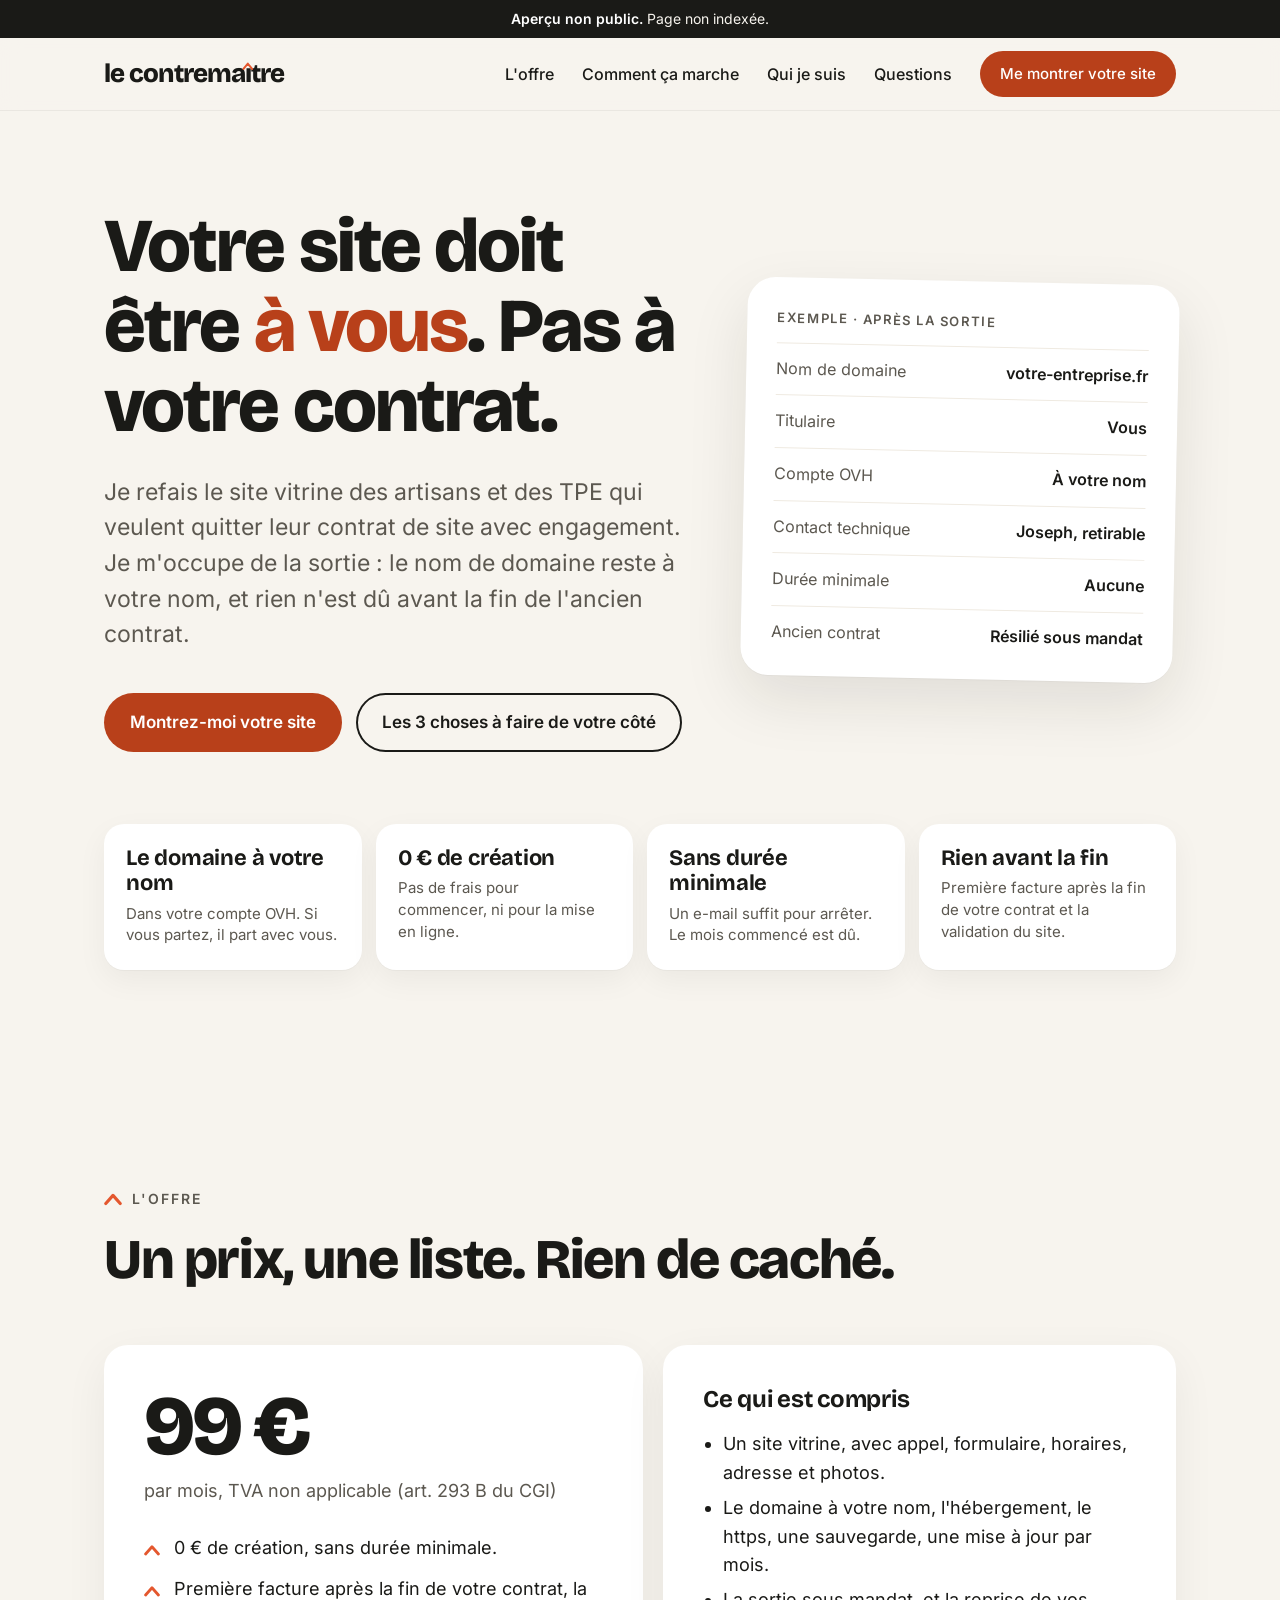
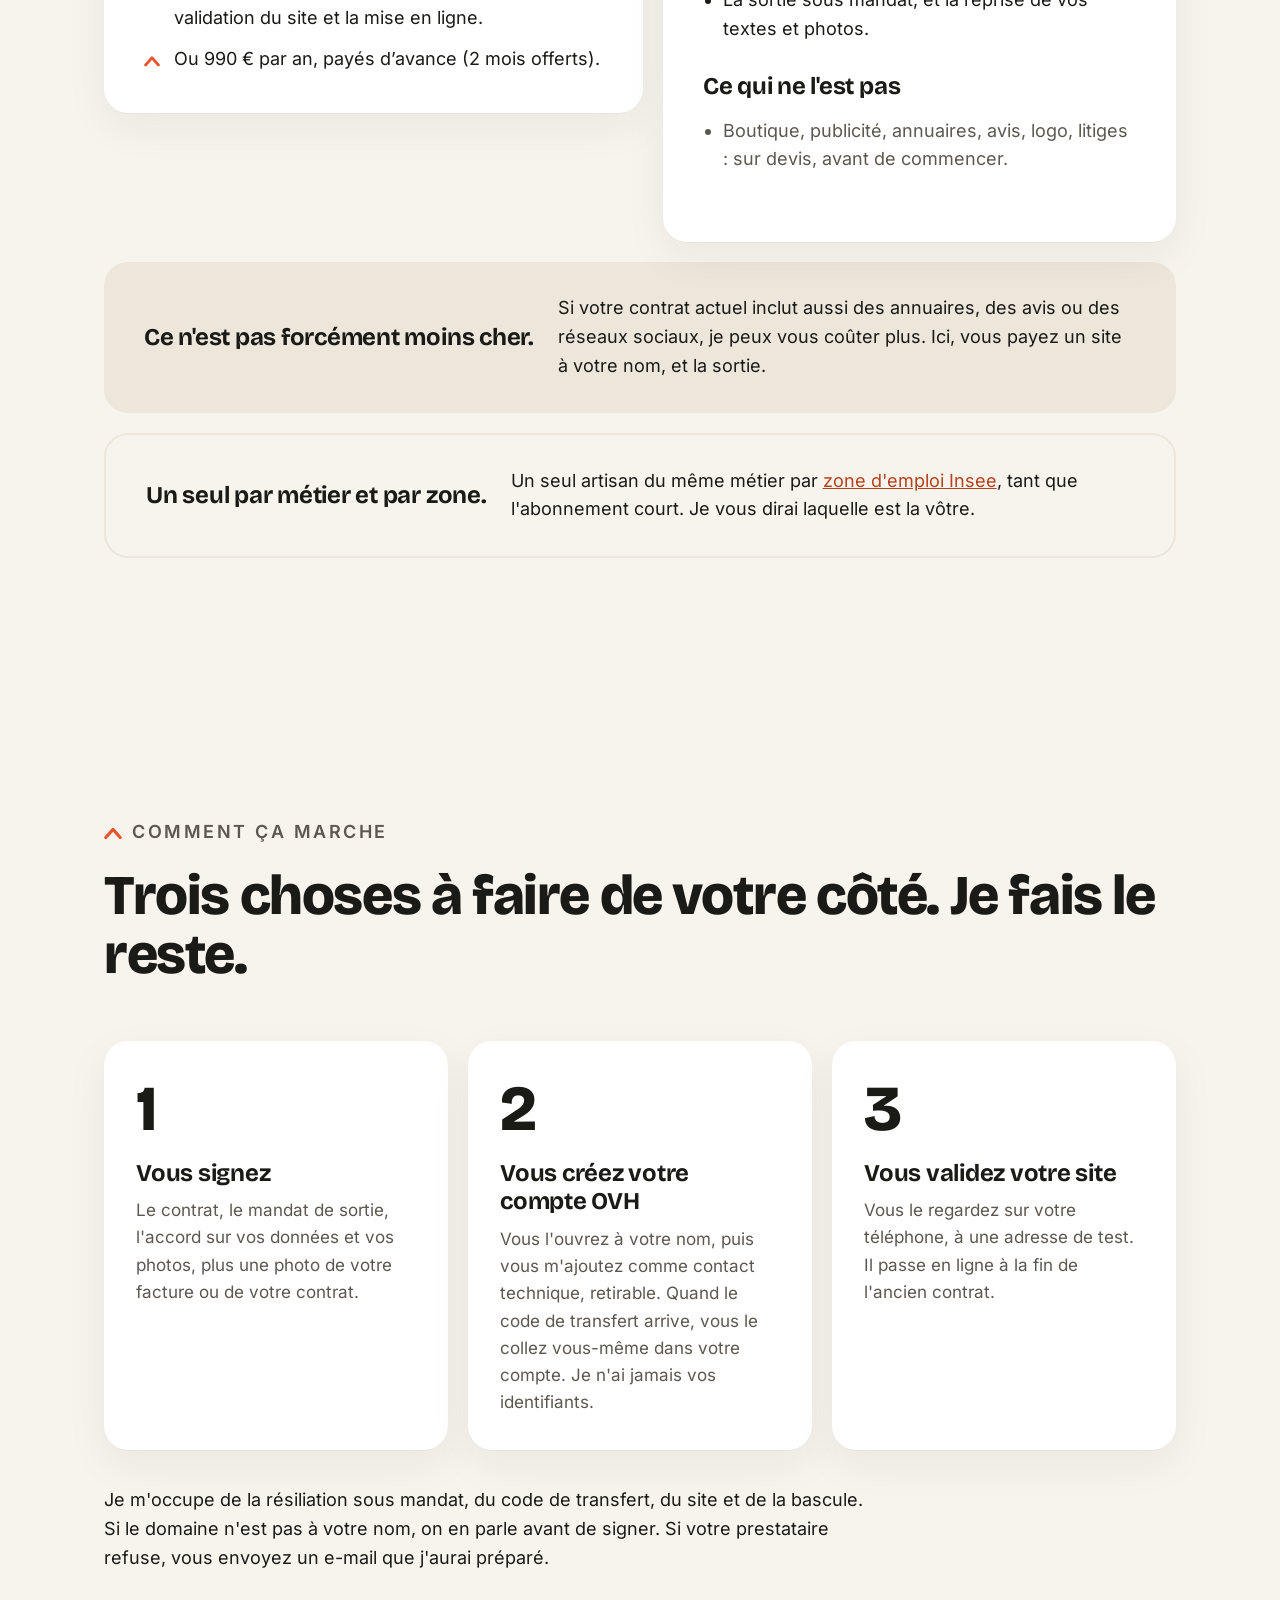
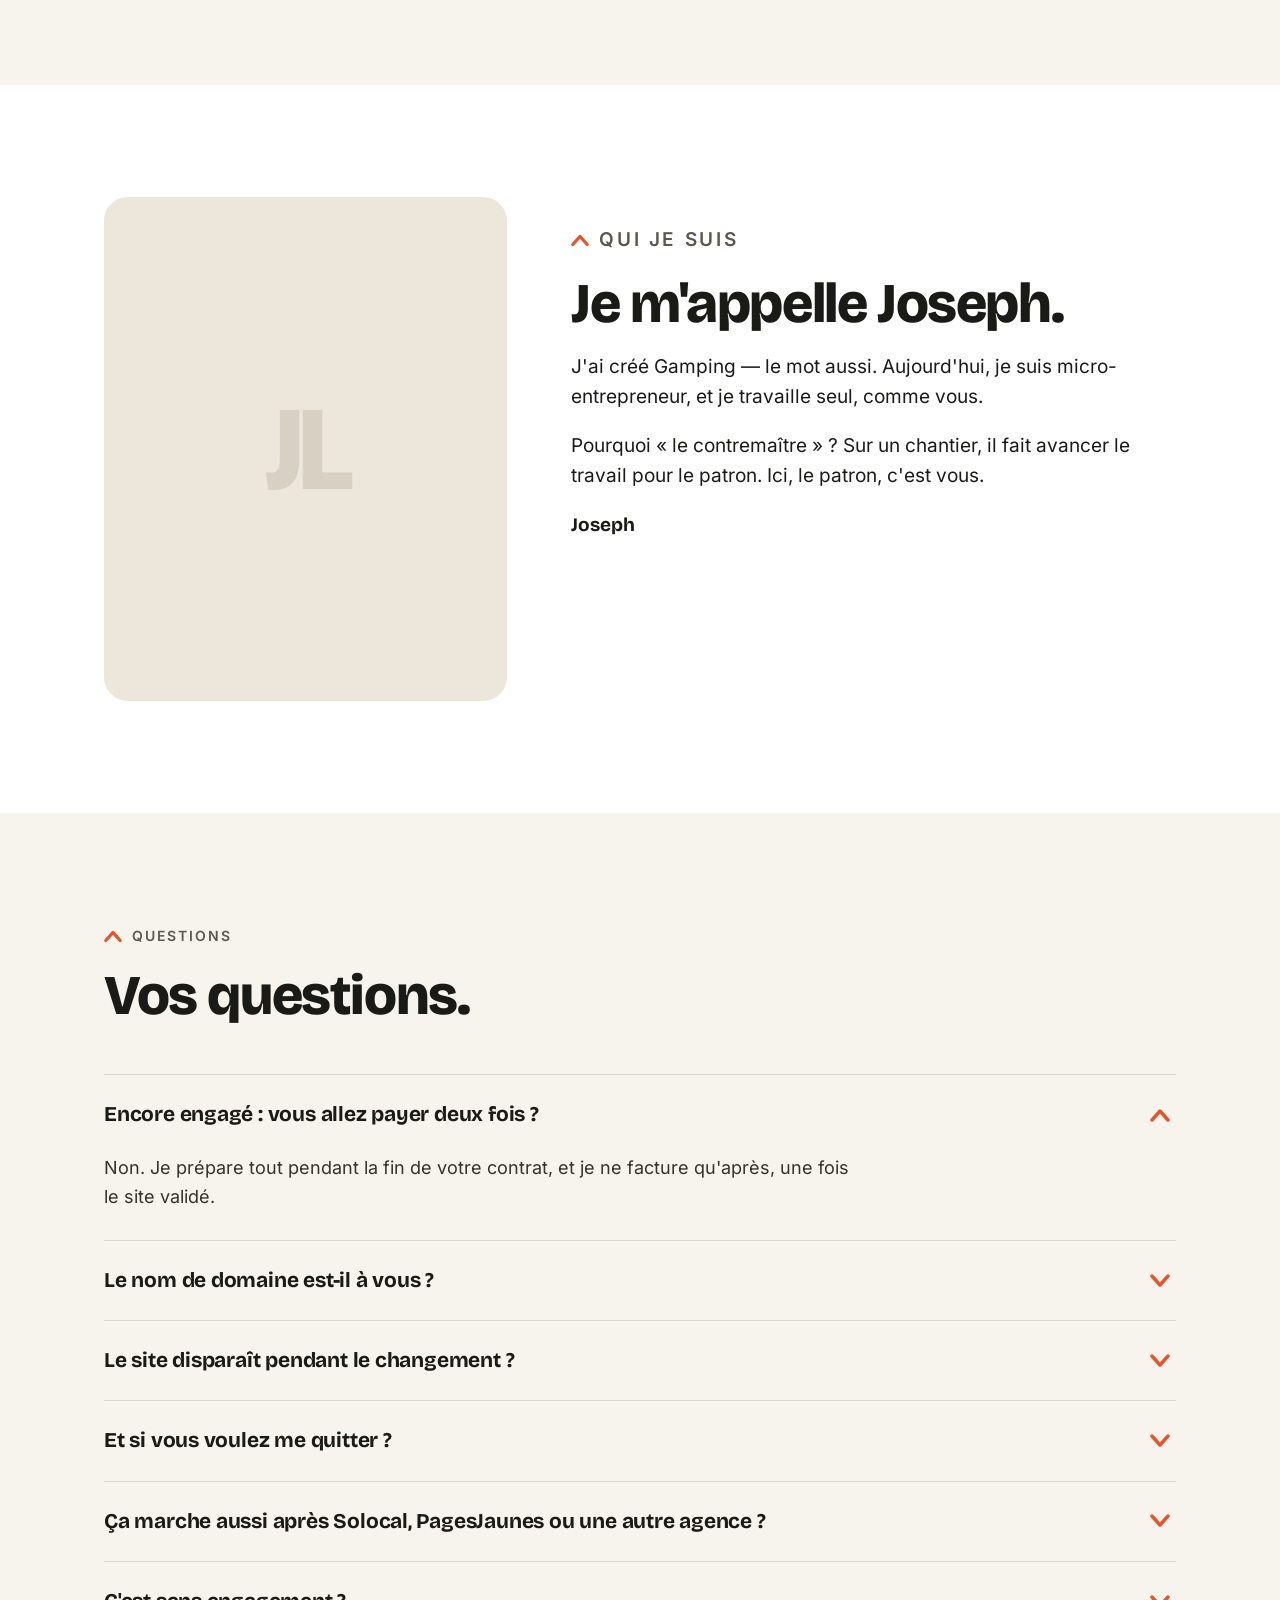
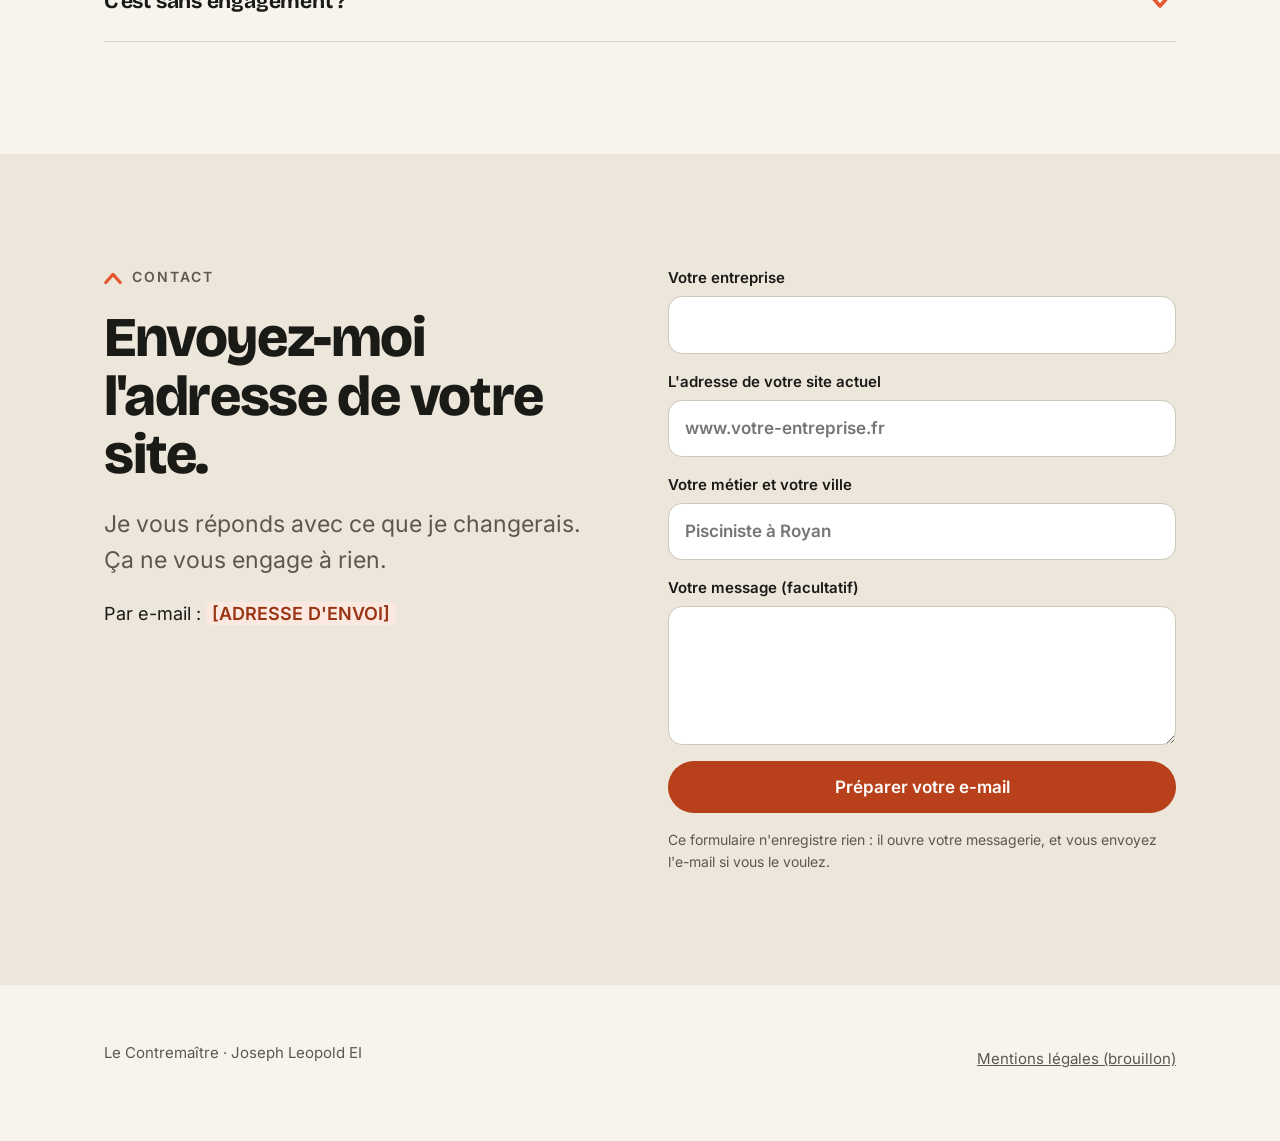
==== commit 80abf104: "Aperçu : forfait de rachat 50 € par mois manquant, soit au plus 550 €. FAQ « Et si vous voulez me qu" ====
--- a/index.html
+++ b/index.html
@@ -58,7 +58,7 @@
    </div>
     <ul class="facts">
       <li><b>Le domaine à votre nom</b><span class="d">Dans votre compte OVH. Si vous partez, il part avec vous.</span></li>
-      <li><b><span data-creation>0&nbsp;€</span> de création</b><span class="d">Pas de frais au départ, ni pour la mise en ligne.</span></li>
+      <li><b><span data-creation>0&nbsp;€</span> de création</b><span class="d">Pas de frais pour commencer, ni pour la mise en ligne.</span></li>
       <li><b>Sans durée minimale</b><span class="d">Un e-mail suffit pour arrêter. Le mois commencé est dû.</span></li>
       <li><b>Rien avant la fin</b><span class="d">Première facture après la fin de votre contrat et la validation du site.</span></li>
     </ul>
@@ -162,7 +162,7 @@
       </details>
       <details>
         <summary>Et si vous voulez me quitter ?</summary>
-        <div><p>Un e-mail suffit. Le domaine et le compte OVH sont déjà à votre nom. Je vous remets les fichiers.</p></div>
+        <div><p>Un e-mail suffit. Le domaine et le compte OVH restent à votre nom, sans frais. Après 12&nbsp;mois payés, je vous cède aussi les fichiers du site, sans frais. Avant, vous pouvez les racheter&nbsp;: 50&nbsp;€ par mois manquant avant 12&nbsp;mois, soit au plus 550&nbsp;€.</p></div>
       </details>
       <details>
         <summary>Ça marche aussi après Solocal, PagesJaunes ou une autre agence ?</summary>
